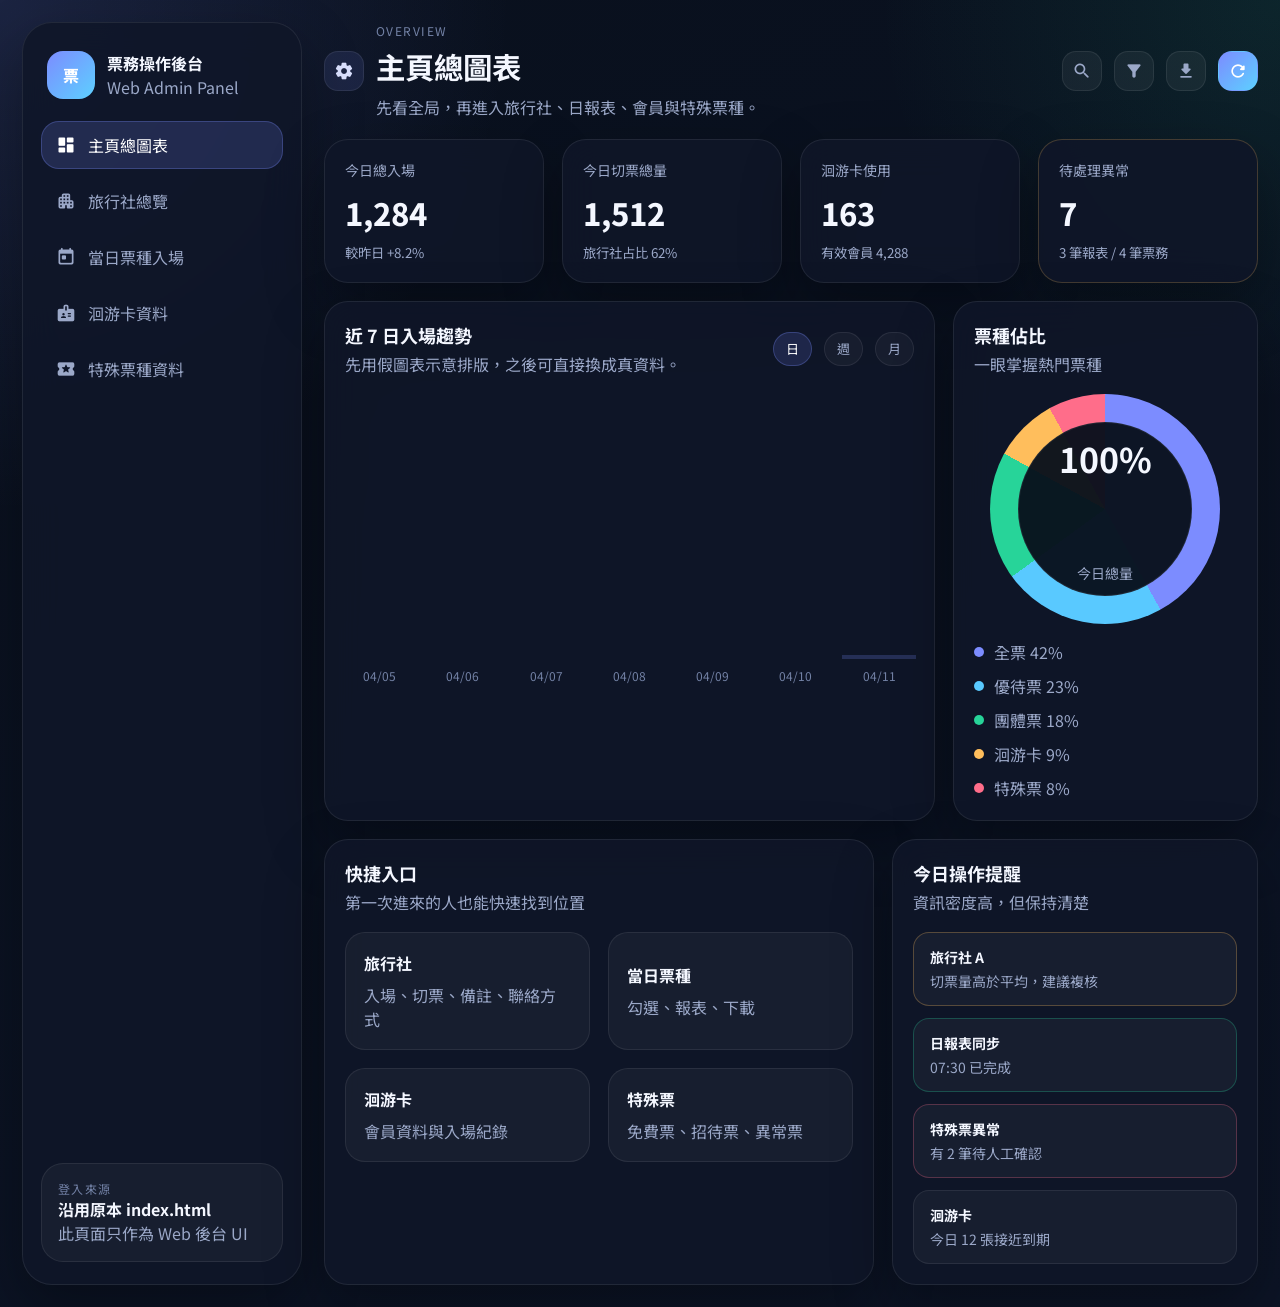
==== Web.html @ 220d2e68 "Add files via upload" ====
<!DOCTYPE html>
<html lang="zh-Hant">
<head>
  <meta charset="UTF-8" />
  <meta name="viewport" content="width=device-width, initial-scale=1.0" />
  <title>票務系統後台</title>
  <link rel="preconnect" href="https://fonts.googleapis.com">
  <link rel="preconnect" href="https://fonts.gstatic.com" crossorigin>
  <link href="https://fonts.googleapis.com/css2?family=Noto+Sans+TC:wght@400;500;700;800&family=Material+Icons+Round&display=swap" rel="stylesheet">
  <link rel="stylesheet" href="./Web.css" />
</head>
<body>
  <div class="admin-shell">
    <aside class="sidebar glass">
      <div class="sidebar-top">
        <div class="brand-mark">票</div>
        <div class="brand-copy">
          <strong>票務操作後台</strong>
          <span>Web Admin Panel</span>
        </div>
      </div>

      <nav class="sidebar-nav" aria-label="後台主選單">
        <button class="nav-item active" data-view-target="dashboard" title="主頁總圖表">
          <span class="material-icons-round">dashboard</span>
          <span>主頁總圖表</span>
        </button>
        <button class="nav-item" data-view-target="agencies" title="旅行社總覽">
          <span class="material-icons-round">apartment</span>
          <span>旅行社總覽</span>
        </button>
        <button class="nav-item" data-view-target="daily" title="當日票種入場">
          <span class="material-icons-round">today</span>
          <span>當日票種入場</span>
        </button>
        <button class="nav-item" data-view-target="membership" title="洄游卡資料">
          <span class="material-icons-round">badge</span>
          <span>洄游卡資料</span>
        </button>
        <button class="nav-item" data-view-target="special" title="特殊票種資料">
          <span class="material-icons-round">local_activity</span>
          <span>特殊票種資料</span>
        </button>
      </nav>

      <div class="sidebar-foot glass-soft">
        <div class="small-label">登入來源</div>
        <strong>沿用原本 index.html</strong>
        <span>此頁面只作為 Web 後台 UI</span>
      </div>
    </aside>

    <main class="main-shell">
      <div class="mobile-nav glass">
        <button class="nav-item active" data-view-target="dashboard" title="主頁總圖表">
          <span class="material-icons-round">dashboard</span>
        </button>
        <button class="nav-item" data-view-target="agencies" title="旅行社總覽">
          <span class="material-icons-round">apartment</span>
        </button>
        <button class="nav-item" data-view-target="daily" title="當日票種入場">
          <span class="material-icons-round">today</span>
        </button>
        <button class="nav-item" data-view-target="membership" title="洄游卡資料">
          <span class="material-icons-round">badge</span>
        </button>
        <button class="nav-item" data-view-target="special" title="特殊票種資料">
          <span class="material-icons-round">local_activity</span>
        </button>
      </div>

      <section class="page-view active" data-view="dashboard">
        <header class="page-head">
          <div class="page-head-left">
            <button class="icon-btn subtle" title="主頁設定" aria-label="主頁設定">
              <span class="material-icons-round">settings</span>
            </button>
            <div>
              <div class="eyebrow">OVERVIEW</div>
              <h1>主頁總圖表</h1>
              <p>先看全局，再進入旅行社、日報表、會員與特殊票種。</p>
            </div>
          </div>
          <div class="page-actions">
            <button class="icon-btn" title="搜尋"><span class="material-icons-round">search</span></button>
            <button class="icon-btn" title="篩選"><span class="material-icons-round">filter_alt</span></button>
            <button class="icon-btn" title="下載總覽"><span class="material-icons-round">download</span></button>
            <button class="icon-btn primary" title="重新整理"><span class="material-icons-round">refresh</span></button>
          </div>
        </header>

        <section class="stats-grid four">
          <article class="metric-card glass"><span>今日總入場</span><strong>1,284</strong><small>較昨日 +8.2%</small></article>
          <article class="metric-card glass"><span>今日切票總量</span><strong>1,512</strong><small>旅行社占比 62%</small></article>
          <article class="metric-card glass"><span>洄游卡使用</span><strong>163</strong><small>有效會員 4,288</small></article>
          <article class="metric-card glass accent-warn"><span>待處理異常</span><strong>7</strong><small>3 筆報表 / 4 筆票務</small></article>
        </section>

        <section class="content-grid two-one">
          <article class="panel glass">
            <div class="panel-head">
              <div>
                <div class="panel-title">近 7 日入場趨勢</div>
                <div class="panel-sub">先用假圖表示意排版，之後可直接換成真資料。</div>
              </div>
              <div class="segment-wrap">
                <button class="chip active">日</button>
                <button class="chip">週</button>
                <button class="chip">月</button>
              </div>
            </div>
            <div class="fake-chart bars-chart">
              <div class="bar-col"><span>04/05</span><i style="height:46%"></i></div>
              <div class="bar-col"><span>04/06</span><i style="height:58%"></i></div>
              <div class="bar-col"><span>04/07</span><i style="height:71%"></i></div>
              <div class="bar-col"><span>04/08</span><i style="height:62%"></i></div>
              <div class="bar-col"><span>04/09</span><i style="height:84%"></i></div>
              <div class="bar-col"><span>04/10</span><i style="height:78%"></i></div>
              <div class="bar-col active"><span>04/11</span><i style="height:92%"></i></div>
            </div>
          </article>

          <article class="panel glass">
            <div class="panel-head">
              <div>
                <div class="panel-title">票種佔比</div>
                <div class="panel-sub">一眼掌握熱門票種</div>
              </div>
            </div>
            <div class="donut-mock"><div class="donut-center"><strong>100%</strong><span>今日總量</span></div></div>
            <div class="legend-list compact">
              <div><b></b> 全票 42%</div>
              <div><b></b> 優待票 23%</div>
              <div><b></b> 團體票 18%</div>
              <div><b></b> 洄游卡 9%</div>
              <div><b></b> 特殊票 8%</div>
            </div>
          </article>
        </section>

        <section class="content-grid one-two">
          <article class="panel glass">
            <div class="panel-head">
              <div>
                <div class="panel-title">快捷入口</div>
                <div class="panel-sub">第一次進來的人也能快速找到位置</div>
              </div>
            </div>
            <div class="quick-grid">
              <button class="quick-card" data-view-target="agencies"><strong>旅行社</strong><span>入場、切票、備註、聯絡方式</span></button>
              <button class="quick-card" data-view-target="daily"><strong>當日票種</strong><span>勾選、報表、下載</span></button>
              <button class="quick-card" data-view-target="membership"><strong>洄游卡</strong><span>會員資料與入場紀錄</span></button>
              <button class="quick-card" data-view-target="special"><strong>特殊票</strong><span>免費票、招待票、異常票</span></button>
            </div>
          </article>

          <article class="panel glass">
            <div class="panel-head">
              <div>
                <div class="panel-title">今日操作提醒</div>
                <div class="panel-sub">資訊密度高，但保持清楚</div>
              </div>
            </div>
            <div class="notice-list">
              <div class="notice-row warn"><strong>旅行社 A</strong><span>切票量高於平均，建議複核</span></div>
              <div class="notice-row ok"><strong>日報表同步</strong><span>07:30 已完成</span></div>
              <div class="notice-row danger"><strong>特殊票異常</strong><span>有 2 筆待人工確認</span></div>
              <div class="notice-row"><strong>洄游卡</strong><span>今日 12 張接近到期</span></div>
            </div>
          </article>
        </section>
      </section>

      <section class="page-view" data-view="agencies">
        <header class="page-head">
          <div class="page-head-left">
            <button class="icon-btn subtle" title="旅行社頁設定" aria-label="旅行社頁設定">
              <span class="material-icons-round">settings</span>
            </button>
            <div>
              <div class="eyebrow">AGENCY</div>
              <h1>旅行社總覽</h1>
              <p>所有旅行社、入場量、切票量、聯絡方式、備註集中在同一頁。</p>
            </div>
          </div>
          <div class="page-actions">
            <button class="icon-btn" title="搜尋旅行社"><span class="material-icons-round">search</span></button>
            <button class="icon-btn" title="篩選"><span class="material-icons-round">filter_alt</span></button>
            <button class="icon-btn" title="新增旅行社"><span class="material-icons-round">person_add</span></button>
            <button class="icon-btn primary" title="下載清單"><span class="material-icons-round">download</span></button>
          </div>
        </header>

        <section class="toolbar glass-soft">
          <div class="toolbar-left">
            <input type="text" placeholder="搜尋旅行社、聯絡人、電話、備註..." />
          </div>
          <div class="toolbar-right">
            <button class="chip active">全部</button>
            <button class="chip">高流量</button>
            <button class="chip">需關注</button>
            <button class="chip">本月新增</button>
          </div>
        </section>

        <section class="panel glass table-panel">
          <div class="panel-head">
            <div>
              <div class="panel-title">旅行社資料總表</div>
              <div class="panel-sub">之後可直接接你的 Google Sheet / GAS 資料</div>
            </div>
          </div>
          <div class="table-wrap">
            <table>
              <thead>
                <tr>
                  <th>旅行社</th>
                  <th>今日入場</th>
                  <th>本月切票</th>
                  <th>剩餘票數</th>
                  <th>聯絡方式</th>
                  <th>備註</th>
                  <th>狀態</th>
                </tr>
              </thead>
              <tbody>
                <tr>
                  <td>海風旅遊</td>
                  <td>83</td>
                  <td>1,420</td>
                  <td>228</td>
                  <td>王小姐 / 0912-345-678</td>
                  <td>常有臨時追加，需保留彈性</td>
                  <td><span class="tag ok">穩定</span></td>
                </tr>
                <tr>
                  <td>藍海假期</td>
                  <td>51</td>
                  <td>1,180</td>
                  <td>74</td>
                  <td>陳先生 / 0988-111-222</td>
                  <td>票量偏低，可能需補票</td>
                  <td><span class="tag warn">注意</span></td>
                </tr>
                <tr>
                  <td>離島玩家</td>
                  <td>129</td>
                  <td>2,060</td>
                  <td>420</td>
                  <td>許小姐 / 0933-456-999</td>
                  <td>團客多，需注意尖峰時段</td>
                  <td><span class="tag ok">穩定</span></td>
                </tr>
                <tr>
                  <td>鯨魚旅行社</td>
                  <td>19</td>
                  <td>320</td>
                  <td>16</td>
                  <td>林先生 / 0966-565-232</td>
                  <td>聯絡資訊待更新</td>
                  <td><span class="tag danger">缺資料</span></td>
                </tr>
              </tbody>
            </table>
          </div>
        </section>
      </section>

      <section class="page-view" data-view="daily">
        <header class="page-head">
          <div class="page-head-left">
            <button class="icon-btn subtle" title="當日票種設定" aria-label="當日票種設定">
              <span class="material-icons-round">settings</span>
            </button>
            <div>
              <div class="eyebrow">DAILY REPORT</div>
              <h1>當日票種入場</h1>
              <p>不同票種入場狀況、勾選、報表連結與下載集中在此。</p>
            </div>
          </div>
          <div class="page-actions">
            <button class="icon-btn" title="搜尋"><span class="material-icons-round">search</span></button>
            <button class="icon-btn" title="篩選"><span class="material-icons-round">filter_alt</span></button>
            <button class="icon-btn" title="開啟報表"><span class="material-icons-round">link</span></button>
            <button class="icon-btn primary" title="下載全部"><span class="material-icons-round">download</span></button>
          </div>
        </header>

        <section class="ticket-card-grid">
          <article class="ticket-work-card glass">
            <div class="ticket-work-top">
              <label class="check-wrap"><input type="checkbox" checked /><span>全票</span></label>
              <span class="tag ok">正常</span>
            </div>
            <div class="ticket-numbers"><strong>642</strong><span>今日入場</span></div>
            <div class="mini-meta">報表連結：已建立</div>
            <div class="card-actions-row">
              <button class="icon-btn" title="查看報表"><span class="material-icons-round">description</span></button>
              <button class="icon-btn" title="開啟連結"><span class="material-icons-round">open_in_new</span></button>
              <button class="icon-btn" title="下載"><span class="material-icons-round">download</span></button>
            </div>
          </article>

          <article class="ticket-work-card glass">
            <div class="ticket-work-top">
              <label class="check-wrap"><input type="checkbox" checked /><span>優待票</span></label>
              <span class="tag ok">正常</span>
            </div>
            <div class="ticket-numbers"><strong>311</strong><span>今日入場</span></div>
            <div class="mini-meta">報表連結：已建立</div>
            <div class="card-actions-row">
              <button class="icon-btn" title="查看報表"><span class="material-icons-round">description</span></button>
              <button class="icon-btn" title="開啟連結"><span class="material-icons-round">open_in_new</span></button>
              <button class="icon-btn" title="下載"><span class="material-icons-round">download</span></button>
            </div>
          </article>

          <article class="ticket-work-card glass">
            <div class="ticket-work-top">
              <label class="check-wrap"><input type="checkbox" /><span>團體票</span></label>
              <span class="tag warn">待確認</span>
            </div>
            <div class="ticket-numbers"><strong>216</strong><span>今日入場</span></div>
            <div class="mini-meta">報表連結：尚未掛載</div>
            <div class="card-actions-row">
              <button class="icon-btn" title="查看報表"><span class="material-icons-round">description</span></button>
              <button class="icon-btn" title="開啟連結"><span class="material-icons-round">open_in_new</span></button>
              <button class="icon-btn" title="下載"><span class="material-icons-round">download</span></button>
            </div>
          </article>

          <article class="ticket-work-card glass">
            <div class="ticket-work-top">
              <label class="check-wrap"><input type="checkbox" checked /><span>洄游卡</span></label>
              <span class="tag ok">正常</span>
            </div>
            <div class="ticket-numbers"><strong>163</strong><span>今日入場</span></div>
            <div class="mini-meta">報表連結：已建立</div>
            <div class="card-actions-row">
              <button class="icon-btn" title="查看報表"><span class="material-icons-round">description</span></button>
              <button class="icon-btn" title="開啟連結"><span class="material-icons-round">open_in_new</span></button>
              <button class="icon-btn" title="下載"><span class="material-icons-round">download</span></button>
            </div>
          </article>
        </section>
      </section>

      <section class="page-view" data-view="membership">
        <header class="page-head">
          <div class="page-head-left">
            <button class="icon-btn subtle" title="洄游卡設定" aria-label="洄游卡設定">
              <span class="material-icons-round">settings</span>
            </button>
            <div>
              <div class="eyebrow">MEMBERSHIP</div>
              <h1>洄游卡資料</h1>
              <p>會員總量、使用次數、效期、最近入場資料可在同頁查看。</p>
            </div>
          </div>
          <div class="page-actions">
            <button class="icon-btn" title="搜尋會員"><span class="material-icons-round">search</span></button>
            <button class="icon-btn" title="篩選"><span class="material-icons-round">filter_alt</span></button>
            <button class="icon-btn" title="新增會員"><span class="material-icons-round">person_add</span></button>
            <button class="icon-btn primary" title="下載會員"><span class="material-icons-round">download</span></button>
          </div>
        </header>

        <section class="stats-grid three">
          <article class="metric-card glass"><span>有效會員</span><strong>4,288</strong><small>本月新增 86 位</small></article>
          <article class="metric-card glass"><span>今日使用</span><strong>163</strong><small>高峰時段 14:00</small></article>
          <article class="metric-card glass accent-warn"><span>即將到期</span><strong>12</strong><small>7 日內到期</small></article>
        </section>

        <section class="panel glass table-panel">
          <div class="panel-head">
            <div>
              <div class="panel-title">會員最近紀錄</div>
              <div class="panel-sub">這裡可以之後加上搜尋條件與詳細頁連結</div>
            </div>
          </div>
          <div class="table-wrap">
            <table>
              <thead>
                <tr>
                  <th>卡號</th>
                  <th>姓名</th>
                  <th>方案</th>
                  <th>最近入場</th>
                  <th>效期</th>
                  <th>狀態</th>
                </tr>
              </thead>
              <tbody>
                <tr><td>HY-001288</td><td>王小明</td><td>年卡</td><td>2026-04-11 14:08</td><td>2026-08-20</td><td><span class="tag ok">有效</span></td></tr>
                <tr><td>HY-001532</td><td>陳小安</td><td>雙人卡</td><td>2026-04-11 15:12</td><td>2026-04-18</td><td><span class="tag warn">快到期</span></td></tr>
                <tr><td>HY-001890</td><td>林美惠</td><td>家庭卡</td><td>2026-04-10 13:22</td><td>2026-11-02</td><td><span class="tag ok">有效</span></td></tr>
                <tr><td>HY-000932</td><td>郭先生</td><td>年卡</td><td>2026-03-29 11:01</td><td>2026-04-09</td><td><span class="tag danger">已過期</span></td></tr>
              </tbody>
            </table>
          </div>
        </section>
      </section>

      <section class="page-view" data-view="special">
        <header class="page-head">
          <div class="page-head-left">
            <button class="icon-btn subtle" title="特殊票設定" aria-label="特殊票設定">
              <span class="material-icons-round">settings</span>
            </button>
            <div>
              <div class="eyebrow">SPECIAL TICKETS</div>
              <h1>特殊票種資料</h1>
              <p>免費票、招待票、公關票、異常票的紀錄與狀態整合。</p>
            </div>
          </div>
          <div class="page-actions">
            <button class="icon-btn" title="搜尋"><span class="material-icons-round">search</span></button>
            <button class="icon-btn" title="篩選"><span class="material-icons-round">filter_alt</span></button>
            <button class="icon-btn" title="異常提醒"><span class="material-icons-round">notification_important</span></button>
            <button class="icon-btn primary" title="下載特殊票資料"><span class="material-icons-round">download</span></button>
          </div>
        </header>

        <section class="special-grid">
          <article class="special-card glass danger-border">
            <div class="special-top"><strong>招待票</strong><span class="tag danger">需複核</span></div>
            <p>今日共 18 張，其中 2 張來源備註不足。</p>
            <div class="special-meta">最近異常：2026-04-11 13:42</div>
          </article>
          <article class="special-card glass">
            <div class="special-top"><strong>免費票</strong><span class="tag ok">正常</span></div>
            <p>今日共 42 張，主要來自未滿 6 歲兒童。</p>
            <div class="special-meta">最近更新：2026-04-11 16:10</div>
          </article>
          <article class="special-card glass accent-warn">
            <div class="special-top"><strong>合作票</strong><span class="tag warn">待確認</span></div>
            <p>有 3 筆合作來源尚未填完整備註。</p>
            <div class="special-meta">最近更新：2026-04-11 15:48</div>
          </article>
        </section>

        <section class="panel glass table-panel">
          <div class="panel-head">
            <div>
              <div class="panel-title">特殊票明細</div>
              <div class="panel-sub">未來可加入指向原始報表、核銷紀錄與處理流程</div>
            </div>
          </div>
          <div class="table-wrap">
            <table>
              <thead>
                <tr>
                  <th>時間</th>
                  <th>票種</th>
                  <th>數量</th>
                  <th>來源</th>
                  <th>備註</th>
                  <th>狀態</th>
                </tr>
              </thead>
              <tbody>
                <tr><td>09:12</td><td>免費票</td><td>12</td><td>親子入場</td><td>未滿 6 歲</td><td><span class="tag ok">正常</span></td></tr>
                <tr><td>11:48</td><td>招待票</td><td>4</td><td>合作單位</td><td>備註不足，待補</td><td><span class="tag warn">待確認</span></td></tr>
                <tr><td>13:42</td><td>招待票</td><td>2</td><td>未知</td><td>來源未填</td><td><span class="tag danger">異常</span></td></tr>
                <tr><td>15:05</td><td>合作票</td><td>6</td><td>旅遊活動</td><td>等活動單位補件</td><td><span class="tag warn">待確認</span></td></tr>
              </tbody>
            </table>
          </div>
        </section>
      </section>
    </main>
  </div>

  <script src="./Web.js"></script>
</body>
</html>
---- Web.css ----
:root {
  --bg: #09101d;
  --bg-2: #0c1426;
  --panel: rgba(15, 22, 40, 0.88);
  --panel-soft: rgba(255,255,255,.04);
  --line: rgba(255,255,255,.08);
  --line-strong: rgba(255,255,255,.14);
  --text: #f4f7ff;
  --text-soft: #9ba8c8;
  --text-dim: #7382a6;
  --primary: #7c8cff;
  --primary-2: #5dd0ff;
  --ok: #27d499;
  --warn: #ffbe5c;
  --danger: #ff6d8a;
  --radius: 24px;
  --radius-sm: 16px;
  --shadow: 0 24px 60px rgba(0,0,0,.32);
}

* { box-sizing: border-box; }
html, body {
  margin: 0;
  min-height: 100%;
  background:
    radial-gradient(circle at top left, rgba(124,140,255,.16), transparent 28%),
    radial-gradient(circle at top right, rgba(39,212,153,.1), transparent 22%),
    linear-gradient(160deg, var(--bg), var(--bg-2));
  color: var(--text);
  font-family: "Noto Sans TC", sans-serif;
}

a, button { color: inherit; }
button, input { font: inherit; }
button {
  border: 0;
  background: none;
  cursor: pointer;
}
input[type="text"] {
  width: 100%;
  border: 1px solid var(--line);
  background: rgba(255,255,255,.04);
  color: var(--text);
  border-radius: 16px;
  padding: 14px 16px;
  outline: none;
}
input::placeholder { color: var(--text-dim); }
input:focus {
  border-color: rgba(124,140,255,.46);
  box-shadow: 0 0 0 4px rgba(124,140,255,.12);
}

.glass {
  background: var(--panel);
  border: 1px solid var(--line);
  box-shadow: var(--shadow);
  backdrop-filter: blur(18px);
}
.glass-soft {
  background: var(--panel-soft);
  border: 1px solid var(--line);
}

.admin-shell {
  min-height: 100vh;
  display: grid;
  grid-template-columns: 280px 1fr;
  gap: 22px;
  padding: 22px;
}

.sidebar {
  border-radius: 30px;
  padding: 22px 18px;
  display: flex;
  flex-direction: column;
  gap: 18px;
}
.sidebar-top {
  display: flex;
  align-items: center;
  gap: 12px;
  padding: 6px 6px 4px;
}
.brand-mark {
  width: 48px;
  height: 48px;
  border-radius: 16px;
  display: grid;
  place-items: center;
  font-weight: 800;
  color: #fff;
  background: linear-gradient(135deg, var(--primary), var(--primary-2));
}
.brand-copy strong,
.sidebar-foot strong { display: block; }
.brand-copy span,
.sidebar-foot span,
.page-head p,
.panel-sub,
.metric-card small,
.mini-meta,
.special-meta { color: var(--text-soft); }

.sidebar-nav,
.mobile-nav {
  display: grid;
  gap: 8px;
}
.nav-item {
  width: 100%;
  border-radius: 18px;
  display: flex;
  align-items: center;
  gap: 12px;
  min-height: 48px;
  padding: 0 14px;
  color: var(--text-soft);
  border: 1px solid transparent;
  transition: .16s ease;
}
.nav-item:hover {
  background: rgba(255,255,255,.05);
  color: var(--text);
  border-color: var(--line);
}
.nav-item.active {
  background: rgba(124,140,255,.18);
  color: #fff;
  border-color: rgba(124,140,255,.28);
}
.nav-item .material-icons-round {
  font-size: 20px;
  flex: 0 0 auto;
}
.sidebar-foot {
  margin-top: auto;
  border-radius: 22px;
  padding: 16px;
}

.main-shell {
  min-width: 0;
  display: flex;
  flex-direction: column;
  gap: 18px;
}
.mobile-nav {
  display: none;
  grid-template-columns: repeat(5, 1fr);
  padding: 8px;
  border-radius: 22px;
}
.mobile-nav .nav-item {
  justify-content: center;
  padding: 0;
  min-height: 44px;
}
.mobile-nav .nav-item span:last-child { display: none; }

.page-view {
  display: none;
  gap: 18px;
}
.page-view.active {
  display: grid;
}

.page-head,
.page-head-left,
.page-actions,
.panel-head,
.segment-wrap,
.ticket-work-top,
.card-actions-row,
.special-top,
.toolbar,
.toolbar-left,
.toolbar-right,
.check-wrap {
  display: flex;
  align-items: center;
  gap: 12px;
}
.page-head {
  justify-content: space-between;
}
.page-head-left {
  min-width: 0;
}
.page-head h1 {
  margin: 6px 0 8px;
  font-size: clamp(1.7rem, 2.3vw, 2.3rem);
}
.page-head p {
  margin: 0;
  line-height: 1.6;
}
.eyebrow,
.small-label {
  font-size: 12px;
  letter-spacing: .12em;
  text-transform: uppercase;
  color: var(--text-dim);
}

.page-actions {
  flex-wrap: wrap;
  justify-content: flex-end;
}
.icon-btn {
  width: 40px;
  height: 40px;
  border-radius: 14px;
  display: inline-flex;
  align-items: center;
  justify-content: center;
  background: rgba(255,255,255,.05);
  border: 1px solid var(--line);
  color: var(--text-soft);
  transition: .16s ease;
}
.icon-btn:hover {
  transform: translateY(-1px);
  color: #fff;
  border-color: var(--line-strong);
  background: rgba(255,255,255,.08);
}
.icon-btn.primary {
  background: linear-gradient(135deg, var(--primary), var(--primary-2));
  color: white;
  border-color: transparent;
}
.icon-btn.subtle {
  background: rgba(124,140,255,.12);
  color: #dbe1ff;
}
.icon-btn .material-icons-round { font-size: 20px; }

.stats-grid,
.content-grid,
.ticket-card-grid,
.special-grid,
.quick-grid {
  display: grid;
  gap: 18px;
}
.stats-grid.four { grid-template-columns: repeat(4, minmax(0, 1fr)); }
.stats-grid.three { grid-template-columns: repeat(3, minmax(0, 1fr)); }
.content-grid.two-one { grid-template-columns: 2fr 1fr; }
.content-grid.one-two { grid-template-columns: 1.2fr .8fr; }
.ticket-card-grid { grid-template-columns: repeat(4, minmax(0, 1fr)); }
.special-grid { grid-template-columns: repeat(3, minmax(0, 1fr)); }
.quick-grid { grid-template-columns: repeat(2, minmax(0, 1fr)); }

.metric-card,
.panel,
.ticket-work-card,
.special-card {
  border-radius: 24px;
  padding: 20px;
}
.metric-card span {
  display: block;
  font-size: 14px;
  color: var(--text-soft);
}
.metric-card strong,
.ticket-numbers strong {
  display: block;
  margin-top: 10px;
  font-size: clamp(1.8rem, 2.4vw, 2.4rem);
  font-weight: 800;
}
.metric-card small {
  display: block;
  margin-top: 8px;
}
.accent-warn { border-color: rgba(255,190,92,.22); }
.danger-border { border-color: rgba(255,109,138,.28); }

.panel-head {
  justify-content: space-between;
  margin-bottom: 18px;
}
.panel-title {
  font-size: 18px;
  font-weight: 700;
}
.panel-sub { margin-top: 4px; }

.chip {
  min-height: 34px;
  padding: 0 12px;
  border-radius: 999px;
  border: 1px solid var(--line);
  background: rgba(255,255,255,.04);
  color: var(--text-soft);
  font-size: 13px;
}
.chip.active {
  background: rgba(124,140,255,.16);
  color: #fff;
  border-color: rgba(124,140,255,.28);
}

.fake-chart.bars-chart {
  min-height: 290px;
  display: grid;
  grid-template-columns: repeat(7, 1fr);
  align-items: end;
  gap: 14px;
  padding-top: 18px;
}
.bar-col {
  min-width: 0;
  display: flex;
  flex-direction: column-reverse;
  align-items: center;
  gap: 10px;
}
.bar-col span {
  font-size: 12px;
  color: var(--text-dim);
}
.bar-col i {
  display: block;
  width: 100%;
  min-width: 24px;
  border-radius: 16px 16px 10px 10px;
  background: linear-gradient(180deg, rgba(124,140,255,.95), rgba(93,208,255,.6));
}
.bar-col.active i { box-shadow: 0 0 0 2px rgba(124,140,255,.22); }

.donut-mock {
  width: 230px;
  height: 230px;
  margin: 8px auto 16px;
  border-radius: 50%;
  position: relative;
  background: conic-gradient(var(--primary) 0 42%, #59c9ff 42% 65%, var(--ok) 65% 83%, var(--warn) 83% 92%, var(--danger) 92% 100%);
}
.donut-mock::after {
  content: "";
  position: absolute;
  inset: 28px;
  border-radius: 50%;
  background: rgba(9,16,29,.96);
  border: 1px solid var(--line);
}
.donut-center {
  position: absolute;
  inset: 0;
  display: grid;
  place-items: center;
  text-align: center;
  z-index: 1;
}
.donut-center strong { font-size: 34px; }
.donut-center span { color: var(--text-soft); font-size: 14px; }
.legend-list { display: grid; gap: 10px; }
.legend-list div {
  display: flex;
  align-items: center;
  gap: 10px;
  color: var(--text-soft);
}
.legend-list b {
  width: 10px;
  height: 10px;
  border-radius: 50%;
  background: var(--primary);
}
.legend-list div:nth-child(2) b { background: #59c9ff; }
.legend-list div:nth-child(3) b { background: var(--ok); }
.legend-list div:nth-child(4) b { background: var(--warn); }
.legend-list div:nth-child(5) b { background: var(--danger); }

.notice-list { display: grid; gap: 12px; }
.notice-row {
  display: flex;
  flex-direction: column;
  gap: 4px;
  padding: 14px 16px;
  border-radius: 16px;
  background: rgba(255,255,255,.04);
  border: 1px solid var(--line);
}
.notice-row strong { font-size: 14px; }
.notice-row span { color: var(--text-soft); font-size: 14px; }
.notice-row.ok { border-color: rgba(39,212,153,.28); }
.notice-row.warn { border-color: rgba(255,190,92,.28); }
.notice-row.danger { border-color: rgba(255,109,138,.28); }

.quick-card {
  text-align: left;
  border-radius: 20px;
  padding: 18px;
  background: rgba(255,255,255,.04);
  border: 1px solid var(--line);
  transition: .16s ease;
}
.quick-card:hover {
  transform: translateY(-1px);
  background: rgba(124,140,255,.09);
  border-color: rgba(124,140,255,.22);
}
.quick-card strong,
.quick-card span { display: block; }
.quick-card span { margin-top: 8px; color: var(--text-soft); line-height: 1.5; }

.toolbar {
  justify-content: space-between;
  flex-wrap: wrap;
  padding: 14px;
  border-radius: 22px;
}
.toolbar-left { flex: 1 1 320px; }
.toolbar-right { flex-wrap: wrap; justify-content: flex-end; }

.table-panel { overflow: hidden; }
.table-wrap {
  overflow: auto;
  border-radius: 18px;
  border: 1px solid var(--line);
}
.table-wrap table {
  width: 100%;
  min-width: 900px;
  border-collapse: collapse;
  background: rgba(255,255,255,.02);
}
.table-wrap th,
.table-wrap td {
  padding: 14px 16px;
  text-align: left;
  border-bottom: 1px solid var(--line);
  font-size: 14px;
}
.table-wrap thead th {
  font-size: 12px;
  letter-spacing: .08em;
  text-transform: uppercase;
  color: var(--text-dim);
  background: rgba(255,255,255,.03);
}
.table-wrap tbody tr:hover { background: rgba(255,255,255,.03); }

.tag {
  display: inline-flex;
  align-items: center;
  min-height: 26px;
  padding: 0 10px;
  border-radius: 999px;
  font-size: 12px;
  border: 1px solid transparent;
}
.tag.ok { color: var(--ok); background: rgba(39,212,153,.12); border-color: rgba(39,212,153,.2); }
.tag.warn { color: var(--warn); background: rgba(255,190,92,.12); border-color: rgba(255,190,92,.2); }
.tag.danger { color: var(--danger); background: rgba(255,109,138,.12); border-color: rgba(255,109,138,.22); }

.ticket-work-card,
.special-card {
  display: grid;
  gap: 14px;
}
.ticket-work-top,
.special-top { justify-content: space-between; }
.check-wrap {
  gap: 10px;
  color: var(--text);
  font-weight: 700;
}
.check-wrap input {
  width: 18px;
  height: 18px;
  accent-color: var(--primary);
}
.ticket-numbers span { color: var(--text-soft); }
.card-actions-row { justify-content: flex-end; }

@media (max-width: 1200px) {
  .stats-grid.four,
  .ticket-card-grid,
  .special-grid { grid-template-columns: repeat(2, minmax(0,1fr)); }
  .content-grid.two-one,
  .content-grid.one-two { grid-template-columns: 1fr; }
}

@media (max-width: 900px) {
  .admin-shell {
    grid-template-columns: 1fr;
    padding: 14px;
  }
  .sidebar { display: none; }
  .mobile-nav { display: grid; }
  .page-head,
  .page-head-left { align-items: flex-start; }
  .page-head {
    flex-direction: column;
  }
  .page-actions {
    width: 100%;
    justify-content: flex-start;
  }
}

@media (max-width: 720px) {
  .stats-grid.four,
  .stats-grid.three,
  .ticket-card-grid,
  .special-grid,
  .quick-grid { grid-template-columns: 1fr; }
  .page-head h1 { font-size: 1.45rem; }
  .panel, .metric-card, .ticket-work-card, .special-card { padding: 16px; }
  .donut-mock { width: 200px; height: 200px; }
}
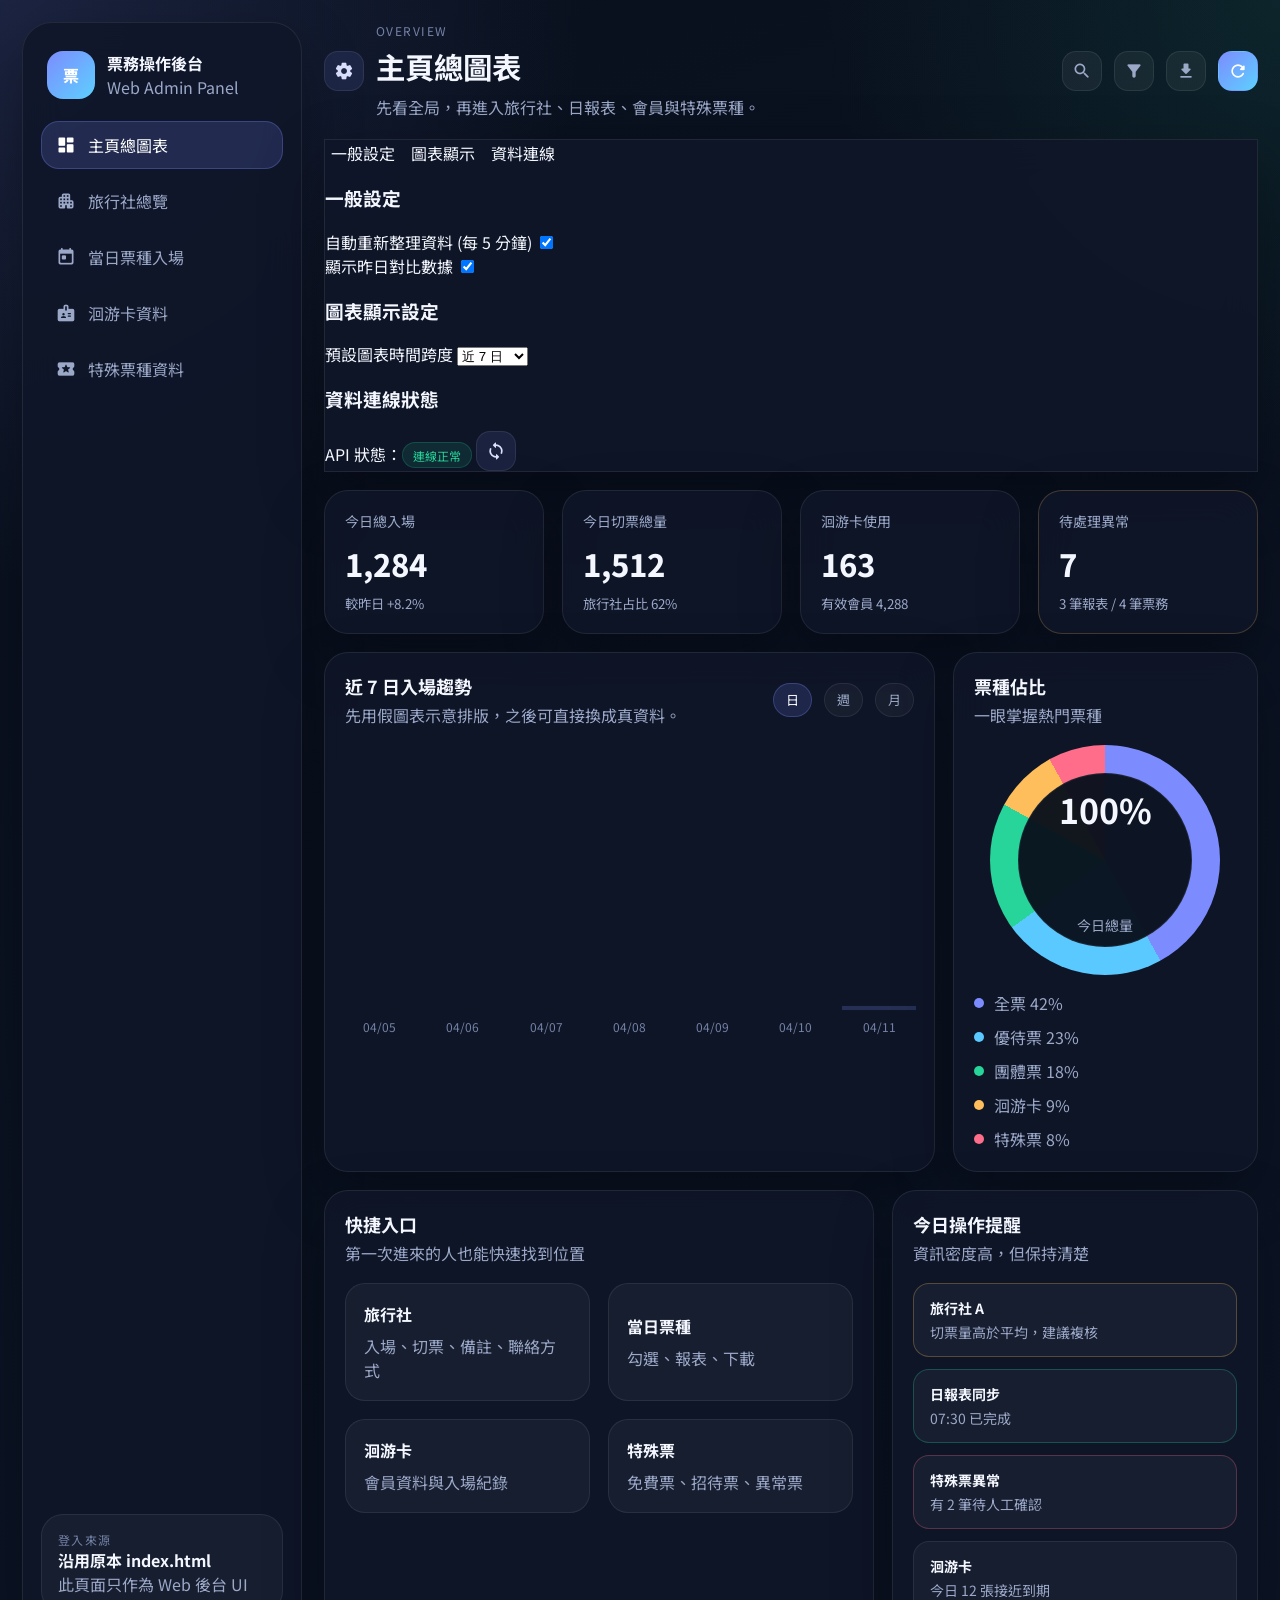
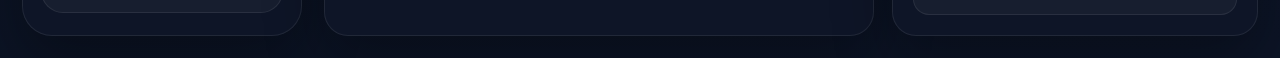
==== commit 0621334d: "Implement settings panels and update button classes Added settings panels for general, display, and " ====
--- a/Web.html
+++ b/Web.html
@@ -72,7 +72,7 @@
       <section class="page-view active" data-view="dashboard">
         <header class="page-head">
           <div class="page-head-left">
-            <button class="icon-btn subtle" title="主頁設定" aria-label="主頁設定">
+            <button class="icon-btn subtle setting-trigger" title="主頁設定" aria-label="主頁設定">
               <span class="material-icons-round">settings</span>
             </button>
             <div>
@@ -88,6 +88,45 @@
             <button class="icon-btn primary" title="重新整理"><span class="material-icons-round">refresh</span></button>
           </div>
         </header>
+
+        <div class="page-settings-panel glass">
+          <div class="settings-sidebar">
+            <button class="settings-tab active" data-setting-target="general">一般設定</button>
+            <button class="settings-tab" data-setting-target="display">圖表顯示</button>
+            <button class="settings-tab" data-setting-target="data">資料連線</button>
+          </div>
+          <div class="settings-body">
+            <div class="setting-section active" data-setting="general">
+              <h3>一般設定</h3>
+              <div class="setting-row">
+                <span>自動重新整理資料 (每 5 分鐘)</span>
+                <label class="toggle-switch"><input type="checkbox" checked><span class="slider"></span></label>
+              </div>
+              <div class="setting-row">
+                <span>顯示昨日對比數據</span>
+                <label class="toggle-switch"><input type="checkbox" checked><span class="slider"></span></label>
+              </div>
+            </div>
+            <div class="setting-section" data-setting="display">
+              <h3>圖表顯示設定</h3>
+              <div class="setting-row">
+                <span>預設圖表時間跨度</span>
+                <select class="glass-select">
+                  <option>近 7 日</option>
+                  <option>近 30 日</option>
+                  <option>本月份</option>
+                </select>
+              </div>
+            </div>
+            <div class="setting-section" data-setting="data">
+              <h3>資料連線狀態</h3>
+              <div class="setting-row">
+                <span>API 狀態：<span class="tag ok">連線正常</span></span>
+                <button class="icon-btn subtle"><span class="material-icons-round">sync</span></button>
+              </div>
+            </div>
+          </div>
+        </div>
 
         <section class="stats-grid four">
           <article class="metric-card glass"><span>今日總入場</span><strong>1,284</strong><small>較昨日 +8.2%</small></article>
@@ -174,7 +213,7 @@
       <section class="page-view" data-view="agencies">
         <header class="page-head">
           <div class="page-head-left">
-            <button class="icon-btn subtle" title="旅行社頁設定" aria-label="旅行社頁設定">
+            <button class="icon-btn subtle setting-trigger" title="旅行社頁設定" aria-label="旅行社頁設定">
               <span class="material-icons-round">settings</span>
             </button>
             <div>
@@ -190,6 +229,29 @@
             <button class="icon-btn primary" title="下載清單"><span class="material-icons-round">download</span></button>
           </div>
         </header>
+
+        <div class="page-settings-panel glass">
+          <div class="settings-sidebar">
+            <button class="settings-tab active" data-setting-target="filter">篩選預設</button>
+            <button class="settings-tab" data-setting-target="export">匯出設定</button>
+          </div>
+          <div class="settings-body">
+            <div class="setting-section active" data-setting="filter">
+              <h3>預設篩選與排序</h3>
+              <div class="setting-row">
+                <span>隱藏無餘票旅行社</span>
+                <label class="toggle-switch"><input type="checkbox"><span class="slider"></span></label>
+              </div>
+            </div>
+            <div class="setting-section" data-setting="export">
+              <h3>報表匯出</h3>
+              <div class="setting-row">
+                <span>匯出包含聯絡人資訊</span>
+                <label class="toggle-switch"><input type="checkbox" checked><span class="slider"></span></label>
+              </div>
+            </div>
+          </div>
+        </div>
 
         <section class="toolbar glass-soft">
           <div class="toolbar-left">
@@ -269,7 +331,7 @@
       <section class="page-view" data-view="daily">
         <header class="page-head">
           <div class="page-head-left">
-            <button class="icon-btn subtle" title="當日票種設定" aria-label="當日票種設定">
+            <button class="icon-btn subtle setting-trigger" title="當日票種設定" aria-label="當日票種設定">
               <span class="material-icons-round">settings</span>
             </button>
             <div>
@@ -285,6 +347,21 @@
             <button class="icon-btn primary" title="下載全部"><span class="material-icons-round">download</span></button>
           </div>
         </header>
+
+        <div class="page-settings-panel glass">
+          <div class="settings-sidebar">
+            <button class="settings-tab active" data-setting-target="sync">同步設定</button>
+          </div>
+          <div class="settings-body">
+            <div class="setting-section active" data-setting="sync">
+              <h3>自動同步 Google Sheet</h3>
+              <div class="setting-row">
+                <span>每日結算自動寫入報表</span>
+                <label class="toggle-switch"><input type="checkbox" checked><span class="slider"></span></label>
+              </div>
+            </div>
+          </div>
+        </div>
 
         <section class="ticket-card-grid">
           <article class="ticket-work-card glass">
@@ -348,7 +425,7 @@
       <section class="page-view" data-view="membership">
         <header class="page-head">
           <div class="page-head-left">
-            <button class="icon-btn subtle" title="洄游卡設定" aria-label="洄游卡設定">
+            <button class="icon-btn subtle setting-trigger" title="洄游卡設定" aria-label="洄游卡設定">
               <span class="material-icons-round">settings</span>
             </button>
             <div>
@@ -364,6 +441,21 @@
             <button class="icon-btn primary" title="下載會員"><span class="material-icons-round">download</span></button>
           </div>
         </header>
+
+        <div class="page-settings-panel glass">
+          <div class="settings-sidebar">
+            <button class="settings-tab active" data-setting-target="notify">通知設定</button>
+          </div>
+          <div class="settings-body">
+            <div class="setting-section active" data-setting="notify">
+              <h3>到期提醒</h3>
+              <div class="setting-row">
+                <span>自動高亮 7 日內到期會員</span>
+                <label class="toggle-switch"><input type="checkbox" checked><span class="slider"></span></label>
+              </div>
+            </div>
+          </div>
+        </div>
 
         <section class="stats-grid three">
           <article class="metric-card glass"><span>有效會員</span><strong>4,288</strong><small>本月新增 86 位</small></article>
@@ -404,7 +496,7 @@
       <section class="page-view" data-view="special">
         <header class="page-head">
           <div class="page-head-left">
-            <button class="icon-btn subtle" title="特殊票設定" aria-label="特殊票設定">
+            <button class="icon-btn subtle setting-trigger" title="特殊票設定" aria-label="特殊票設定">
               <span class="material-icons-round">settings</span>
             </button>
             <div>
@@ -420,6 +512,21 @@
             <button class="icon-btn primary" title="下載特殊票資料"><span class="material-icons-round">download</span></button>
           </div>
         </header>
+
+        <div class="page-settings-panel glass">
+          <div class="settings-sidebar">
+            <button class="settings-tab active" data-setting-target="audit">稽核設定</button>
+          </div>
+          <div class="settings-body">
+            <div class="setting-section active" data-setting="audit">
+              <h3>異常票稽核</h3>
+              <div class="setting-row">
+                <span>自動攔截無備註之招待票</span>
+                <label class="toggle-switch"><input type="checkbox" checked><span class="slider"></span></label>
+              </div>
+            </div>
+          </div>
+        </div>
 
         <section class="special-grid">
           <article class="special-card glass danger-border">
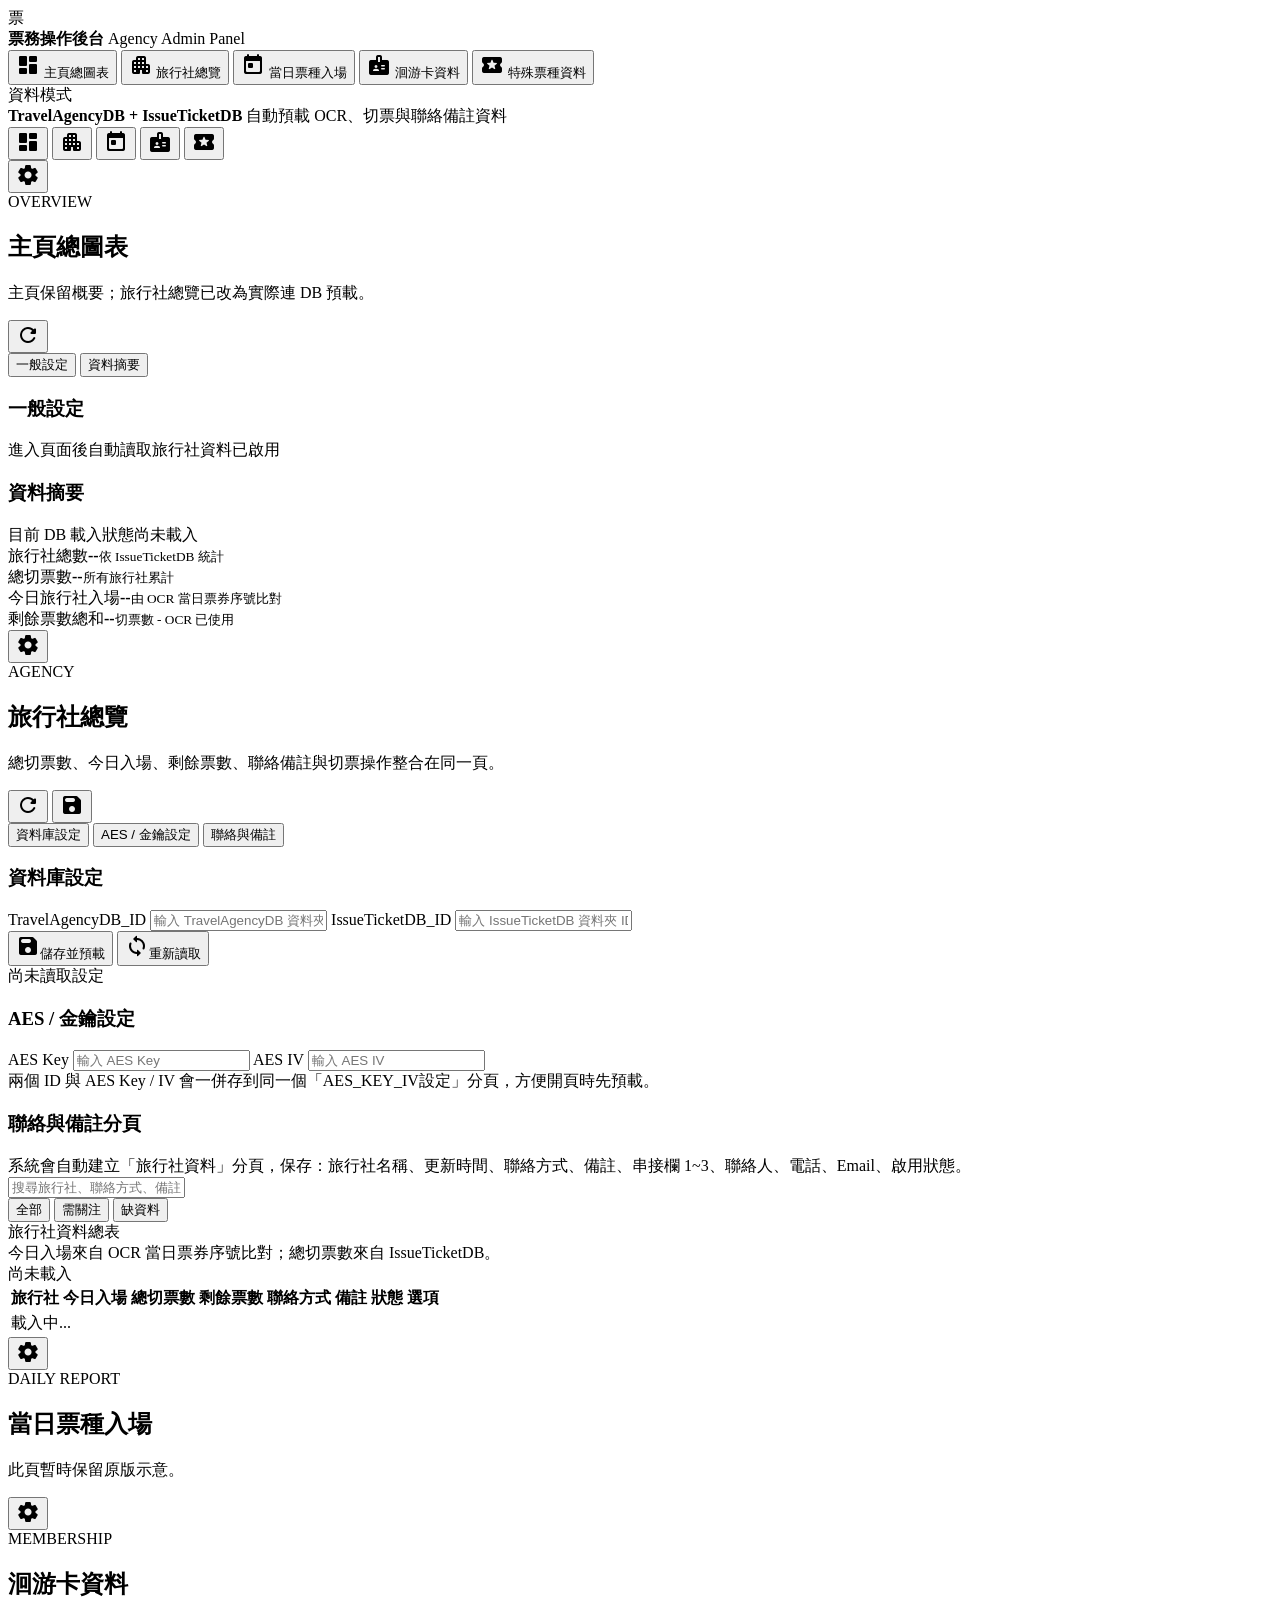
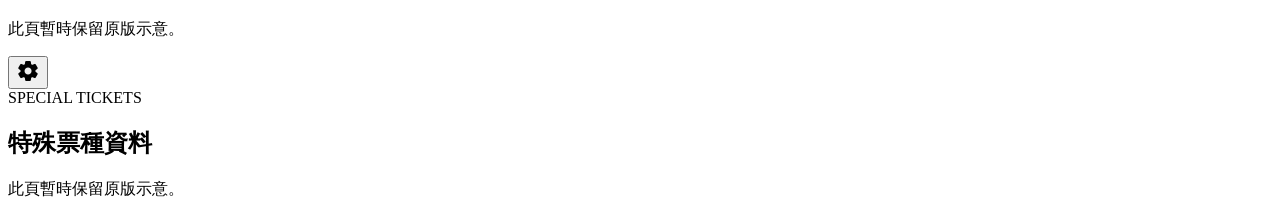
==== commit 23705444: "Update print statement from 'Hello' to 'Goodbye'" ====
--- a/Web.html
+++ b/Web.html
@@ -1,3 +1,4 @@
+
 <!DOCTYPE html>
 <html lang="zh-Hant">
 <head>
@@ -7,7 +8,7 @@
   <link rel="preconnect" href="https://fonts.googleapis.com">
   <link rel="preconnect" href="https://fonts.gstatic.com" crossorigin>
   <link href="https://fonts.googleapis.com/css2?family=Noto+Sans+TC:wght@400;500;700;800&family=Material+Icons+Round&display=swap" rel="stylesheet">
-  <link rel="stylesheet" href="./Web.css" />
+  <link rel="stylesheet" href="./004.css" />
 </head>
 <body>
   <div class="admin-shell">
@@ -16,7 +17,7 @@
         <div class="brand-mark">票</div>
         <div class="brand-copy">
           <strong>票務操作後台</strong>
-          <span>Web Admin Panel</span>
+          <span>Agency Admin Panel</span>
         </div>
       </div>
 
@@ -44,29 +45,19 @@
       </nav>
 
       <div class="sidebar-foot glass-soft">
-        <div class="small-label">登入來源</div>
-        <strong>沿用原本 index.html</strong>
-        <span>此頁面只作為 Web 後台 UI</span>
+        <div class="small-label">資料模式</div>
+        <strong>TravelAgencyDB + IssueTicketDB</strong>
+        <span>自動預載 OCR、切票與聯絡備註資料</span>
       </div>
     </aside>
 
     <main class="main-shell">
       <div class="mobile-nav glass">
-        <button class="nav-item active" data-view-target="dashboard" title="主頁總圖表">
-          <span class="material-icons-round">dashboard</span>
-        </button>
-        <button class="nav-item" data-view-target="agencies" title="旅行社總覽">
-          <span class="material-icons-round">apartment</span>
-        </button>
-        <button class="nav-item" data-view-target="daily" title="當日票種入場">
-          <span class="material-icons-round">today</span>
-        </button>
-        <button class="nav-item" data-view-target="membership" title="洄游卡資料">
-          <span class="material-icons-round">badge</span>
-        </button>
-        <button class="nav-item" data-view-target="special" title="特殊票種資料">
-          <span class="material-icons-round">local_activity</span>
-        </button>
+        <button class="nav-item active" data-view-target="dashboard" title="主頁總圖表"><span class="material-icons-round">dashboard</span></button>
+        <button class="nav-item" data-view-target="agencies" title="旅行社總覽"><span class="material-icons-round">apartment</span></button>
+        <button class="nav-item" data-view-target="daily" title="當日票種入場"><span class="material-icons-round">today</span></button>
+        <button class="nav-item" data-view-target="membership" title="洄游卡資料"><span class="material-icons-round">badge</span></button>
+        <button class="nav-item" data-view-target="special" title="特殊票種資料"><span class="material-icons-round">local_activity</span></button>
       </div>
 
       <section class="page-view active" data-view="dashboard">
@@ -78,135 +69,36 @@
             <div>
               <div class="eyebrow">OVERVIEW</div>
               <h1>主頁總圖表</h1>
-              <p>先看全局，再進入旅行社、日報表、會員與特殊票種。</p>
+              <p>主頁保留概要；旅行社總覽已改為實際連 DB 預載。</p>
             </div>
           </div>
           <div class="page-actions">
-            <button class="icon-btn" title="搜尋"><span class="material-icons-round">search</span></button>
-            <button class="icon-btn" title="篩選"><span class="material-icons-round">filter_alt</span></button>
-            <button class="icon-btn" title="下載總覽"><span class="material-icons-round">download</span></button>
-            <button class="icon-btn primary" title="重新整理"><span class="material-icons-round">refresh</span></button>
+            <button class="icon-btn" id="btn-refresh-dashboard" title="重新整理"><span class="material-icons-round">refresh</span></button>
           </div>
         </header>
 
         <div class="page-settings-panel glass">
           <div class="settings-sidebar">
             <button class="settings-tab active" data-setting-target="general">一般設定</button>
-            <button class="settings-tab" data-setting-target="display">圖表顯示</button>
-            <button class="settings-tab" data-setting-target="data">資料連線</button>
+            <button class="settings-tab" data-setting-target="data">資料摘要</button>
           </div>
           <div class="settings-body">
             <div class="setting-section active" data-setting="general">
               <h3>一般設定</h3>
-              <div class="setting-row">
-                <span>自動重新整理資料 (每 5 分鐘)</span>
-                <label class="toggle-switch"><input type="checkbox" checked><span class="slider"></span></label>
-              </div>
-              <div class="setting-row">
-                <span>顯示昨日對比數據</span>
-                <label class="toggle-switch"><input type="checkbox" checked><span class="slider"></span></label>
-              </div>
-            </div>
-            <div class="setting-section" data-setting="display">
-              <h3>圖表顯示設定</h3>
-              <div class="setting-row">
-                <span>預設圖表時間跨度</span>
-                <select class="glass-select">
-                  <option>近 7 日</option>
-                  <option>近 30 日</option>
-                  <option>本月份</option>
-                </select>
-              </div>
+              <div class="setting-row"><span>進入頁面後自動讀取旅行社資料</span><span class="tag ok">已啟用</span></div>
             </div>
             <div class="setting-section" data-setting="data">
-              <h3>資料連線狀態</h3>
-              <div class="setting-row">
-                <span>API 狀態：<span class="tag ok">連線正常</span></span>
-                <button class="icon-btn subtle"><span class="material-icons-round">sync</span></button>
-              </div>
+              <h3>資料摘要</h3>
+              <div class="setting-row"><span>目前 DB 載入狀態</span><span class="tag" id="dashboard-db-state">尚未載入</span></div>
             </div>
           </div>
         </div>
 
-        <section class="stats-grid four">
-          <article class="metric-card glass"><span>今日總入場</span><strong>1,284</strong><small>較昨日 +8.2%</small></article>
-          <article class="metric-card glass"><span>今日切票總量</span><strong>1,512</strong><small>旅行社占比 62%</small></article>
-          <article class="metric-card glass"><span>洄游卡使用</span><strong>163</strong><small>有效會員 4,288</small></article>
-          <article class="metric-card glass accent-warn"><span>待處理異常</span><strong>7</strong><small>3 筆報表 / 4 筆票務</small></article>
-        </section>
-
-        <section class="content-grid two-one">
-          <article class="panel glass">
-            <div class="panel-head">
-              <div>
-                <div class="panel-title">近 7 日入場趨勢</div>
-                <div class="panel-sub">先用假圖表示意排版，之後可直接換成真資料。</div>
-              </div>
-              <div class="segment-wrap">
-                <button class="chip active">日</button>
-                <button class="chip">週</button>
-                <button class="chip">月</button>
-              </div>
-            </div>
-            <div class="fake-chart bars-chart">
-              <div class="bar-col"><span>04/05</span><i style="height:46%"></i></div>
-              <div class="bar-col"><span>04/06</span><i style="height:58%"></i></div>
-              <div class="bar-col"><span>04/07</span><i style="height:71%"></i></div>
-              <div class="bar-col"><span>04/08</span><i style="height:62%"></i></div>
-              <div class="bar-col"><span>04/09</span><i style="height:84%"></i></div>
-              <div class="bar-col"><span>04/10</span><i style="height:78%"></i></div>
-              <div class="bar-col active"><span>04/11</span><i style="height:92%"></i></div>
-            </div>
-          </article>
-
-          <article class="panel glass">
-            <div class="panel-head">
-              <div>
-                <div class="panel-title">票種佔比</div>
-                <div class="panel-sub">一眼掌握熱門票種</div>
-              </div>
-            </div>
-            <div class="donut-mock"><div class="donut-center"><strong>100%</strong><span>今日總量</span></div></div>
-            <div class="legend-list compact">
-              <div><b></b> 全票 42%</div>
-              <div><b></b> 優待票 23%</div>
-              <div><b></b> 團體票 18%</div>
-              <div><b></b> 洄游卡 9%</div>
-              <div><b></b> 特殊票 8%</div>
-            </div>
-          </article>
-        </section>
-
-        <section class="content-grid one-two">
-          <article class="panel glass">
-            <div class="panel-head">
-              <div>
-                <div class="panel-title">快捷入口</div>
-                <div class="panel-sub">第一次進來的人也能快速找到位置</div>
-              </div>
-            </div>
-            <div class="quick-grid">
-              <button class="quick-card" data-view-target="agencies"><strong>旅行社</strong><span>入場、切票、備註、聯絡方式</span></button>
-              <button class="quick-card" data-view-target="daily"><strong>當日票種</strong><span>勾選、報表、下載</span></button>
-              <button class="quick-card" data-view-target="membership"><strong>洄游卡</strong><span>會員資料與入場紀錄</span></button>
-              <button class="quick-card" data-view-target="special"><strong>特殊票</strong><span>免費票、招待票、異常票</span></button>
-            </div>
-          </article>
-
-          <article class="panel glass">
-            <div class="panel-head">
-              <div>
-                <div class="panel-title">今日操作提醒</div>
-                <div class="panel-sub">資訊密度高，但保持清楚</div>
-              </div>
-            </div>
-            <div class="notice-list">
-              <div class="notice-row warn"><strong>旅行社 A</strong><span>切票量高於平均，建議複核</span></div>
-              <div class="notice-row ok"><strong>日報表同步</strong><span>07:30 已完成</span></div>
-              <div class="notice-row danger"><strong>特殊票異常</strong><span>有 2 筆待人工確認</span></div>
-              <div class="notice-row"><strong>洄游卡</strong><span>今日 12 張接近到期</span></div>
-            </div>
-          </article>
+        <section class="stats-grid four" id="dashboard-summary-cards">
+          <article class="metric-card glass"><span>旅行社總數</span><strong id="sum-agencies">--</strong><small>依 IssueTicketDB 統計</small></article>
+          <article class="metric-card glass"><span>總切票數</span><strong id="sum-issued">--</strong><small>所有旅行社累計</small></article>
+          <article class="metric-card glass"><span>今日旅行社入場</span><strong id="sum-today">--</strong><small>由 OCR 當日票券序號比對</small></article>
+          <article class="metric-card glass accent-warn"><span>剩餘票數總和</span><strong id="sum-remaining">--</strong><small>切票數 - OCR 已使用</small></article>
         </section>
       </section>
 
@@ -219,35 +111,60 @@
             <div>
               <div class="eyebrow">AGENCY</div>
               <h1>旅行社總覽</h1>
-              <p>所有旅行社、入場量、切票量、聯絡方式、備註集中在同一頁。</p>
+              <p>總切票數、今日入場、剩餘票數、聯絡備註與切票操作整合在同一頁。</p>
             </div>
           </div>
           <div class="page-actions">
-            <button class="icon-btn" title="搜尋旅行社"><span class="material-icons-round">search</span></button>
-            <button class="icon-btn" title="篩選"><span class="material-icons-round">filter_alt</span></button>
-            <button class="icon-btn" title="新增旅行社"><span class="material-icons-round">person_add</span></button>
-            <button class="icon-btn primary" title="下載清單"><span class="material-icons-round">download</span></button>
+            <button class="icon-btn" id="btn-reload-agencies" title="重新載入"><span class="material-icons-round">refresh</span></button>
+            <button class="icon-btn primary" id="btn-save-settings-top" title="儲存設定"><span class="material-icons-round">save</span></button>
           </div>
         </header>
 
         <div class="page-settings-panel glass">
           <div class="settings-sidebar">
-            <button class="settings-tab active" data-setting-target="filter">篩選預設</button>
-            <button class="settings-tab" data-setting-target="export">匯出設定</button>
+            <button class="settings-tab active" data-setting-target="connection">資料庫設定</button>
+            <button class="settings-tab" data-setting-target="security">AES / 金鑰設定</button>
+            <button class="settings-tab" data-setting-target="notes">聯絡與備註</button>
           </div>
           <div class="settings-body">
-            <div class="setting-section active" data-setting="filter">
-              <h3>預設篩選與排序</h3>
+            <div class="setting-section active" data-setting="connection">
+              <h3>資料庫設定</h3>
+              <div class="setting-field-grid">
+                <label class="setting-field">
+                  <span>TravelAgencyDB_ID</span>
+                  <input type="text" id="setting-travelAgencyDbId" placeholder="輸入 TravelAgencyDB 資料夾 ID" />
+                </label>
+                <label class="setting-field">
+                  <span>IssueTicketDB_ID</span>
+                  <input type="text" id="setting-issueTicketDbId" placeholder="輸入 IssueTicketDB 資料夾 ID 或 issue_ticket_db.json 檔案 ID" />
+                </label>
+              </div>
+              <div class="setting-inline-actions">
+                <button class="icon-btn primary wide-btn" id="btn-save-settings-main"><span class="material-icons-round">save</span><span>儲存並預載</span></button>
+                <button class="icon-btn wide-btn" id="btn-reload-bootstrap"><span class="material-icons-round">sync</span><span>重新讀取</span></button>
+              </div>
+              <div class="inline-status" id="settings-status-text">尚未讀取設定</div>
+            </div>
+
+            <div class="setting-section" data-setting="security">
+              <h3>AES / 金鑰設定</h3>
+              <div class="setting-field-grid">
+                <label class="setting-field">
+                  <span>AES Key</span>
+                  <input type="text" id="setting-aesKey" placeholder="輸入 AES Key" />
+                </label>
+                <label class="setting-field">
+                  <span>AES IV</span>
+                  <input type="text" id="setting-aesIv" placeholder="輸入 AES IV" />
+                </label>
+              </div>
+              <div class="hint-text">兩個 ID 與 AES Key / IV 會一併存到同一個「AES_KEY_IV設定」分頁，方便開頁時先預載。</div>
+            </div>
+
+            <div class="setting-section" data-setting="notes">
+              <h3>聯絡與備註分頁</h3>
               <div class="setting-row">
-                <span>隱藏無餘票旅行社</span>
-                <label class="toggle-switch"><input type="checkbox"><span class="slider"></span></label>
-              </div>
-            </div>
-            <div class="setting-section" data-setting="export">
-              <h3>報表匯出</h3>
-              <div class="setting-row">
-                <span>匯出包含聯絡人資訊</span>
-                <label class="toggle-switch"><input type="checkbox" checked><span class="slider"></span></label>
+                <span>系統會自動建立「旅行社資料」分頁，保存：旅行社名稱、更新時間、聯絡方式、備註、串接欄 1~3、聯絡人、電話、Email、啟用狀態。</span>
               </div>
             </div>
           </div>
@@ -255,13 +172,12 @@
 
         <section class="toolbar glass-soft">
           <div class="toolbar-left">
-            <input type="text" placeholder="搜尋旅行社、聯絡人、電話、備註..." />
+            <input type="text" id="agency-search-input" placeholder="搜尋旅行社、聯絡方式、備註、串接欄..." />
           </div>
           <div class="toolbar-right">
-            <button class="chip active">全部</button>
-            <button class="chip">高流量</button>
-            <button class="chip">需關注</button>
-            <button class="chip">本月新增</button>
+            <button class="chip active" data-agency-filter="all">全部</button>
+            <button class="chip" data-agency-filter="warn">需關注</button>
+            <button class="chip" data-agency-filter="missing">缺資料</button>
           </div>
         </section>
 
@@ -269,8 +185,9 @@
           <div class="panel-head">
             <div>
               <div class="panel-title">旅行社資料總表</div>
-              <div class="panel-sub">之後可直接接你的 Google Sheet / GAS 資料</div>
-            </div>
+              <div class="panel-sub">今日入場來自 OCR 當日票券序號比對；總切票數來自 IssueTicketDB。</div>
+            </div>
+            <div class="panel-sub" id="agency-last-updated">尚未載入</div>
           </div>
           <div class="table-wrap">
             <table>
@@ -278,50 +195,16 @@
                 <tr>
                   <th>旅行社</th>
                   <th>今日入場</th>
-                  <th>本月切票</th>
+                  <th>總切票數</th>
                   <th>剩餘票數</th>
                   <th>聯絡方式</th>
                   <th>備註</th>
                   <th>狀態</th>
+                  <th>選項</th>
                 </tr>
               </thead>
-              <tbody>
-                <tr>
-                  <td>海風旅遊</td>
-                  <td>83</td>
-                  <td>1,420</td>
-                  <td>228</td>
-                  <td>王小姐 / 0912-345-678</td>
-                  <td>常有臨時追加，需保留彈性</td>
-                  <td><span class="tag ok">穩定</span></td>
-                </tr>
-                <tr>
-                  <td>藍海假期</td>
-                  <td>51</td>
-                  <td>1,180</td>
-                  <td>74</td>
-                  <td>陳先生 / 0988-111-222</td>
-                  <td>票量偏低，可能需補票</td>
-                  <td><span class="tag warn">注意</span></td>
-                </tr>
-                <tr>
-                  <td>離島玩家</td>
-                  <td>129</td>
-                  <td>2,060</td>
-                  <td>420</td>
-                  <td>許小姐 / 0933-456-999</td>
-                  <td>團客多，需注意尖峰時段</td>
-                  <td><span class="tag ok">穩定</span></td>
-                </tr>
-                <tr>
-                  <td>鯨魚旅行社</td>
-                  <td>19</td>
-                  <td>320</td>
-                  <td>16</td>
-                  <td>林先生 / 0966-565-232</td>
-                  <td>聯絡資訊待更新</td>
-                  <td><span class="tag danger">缺資料</span></td>
-                </tr>
+              <tbody id="agency-table-body">
+                <tr><td colspan="8" class="empty-cell">載入中...</td></tr>
               </tbody>
             </table>
           </div>
@@ -331,253 +214,96 @@
       <section class="page-view" data-view="daily">
         <header class="page-head">
           <div class="page-head-left">
-            <button class="icon-btn subtle setting-trigger" title="當日票種設定" aria-label="當日票種設定">
-              <span class="material-icons-round">settings</span>
-            </button>
-            <div>
-              <div class="eyebrow">DAILY REPORT</div>
-              <h1>當日票種入場</h1>
-              <p>不同票種入場狀況、勾選、報表連結與下載集中在此。</p>
-            </div>
-          </div>
-          <div class="page-actions">
-            <button class="icon-btn" title="搜尋"><span class="material-icons-round">search</span></button>
-            <button class="icon-btn" title="篩選"><span class="material-icons-round">filter_alt</span></button>
-            <button class="icon-btn" title="開啟報表"><span class="material-icons-round">link</span></button>
-            <button class="icon-btn primary" title="下載全部"><span class="material-icons-round">download</span></button>
-          </div>
-        </header>
-
-        <div class="page-settings-panel glass">
-          <div class="settings-sidebar">
-            <button class="settings-tab active" data-setting-target="sync">同步設定</button>
-          </div>
-          <div class="settings-body">
-            <div class="setting-section active" data-setting="sync">
-              <h3>自動同步 Google Sheet</h3>
-              <div class="setting-row">
-                <span>每日結算自動寫入報表</span>
-                <label class="toggle-switch"><input type="checkbox" checked><span class="slider"></span></label>
-              </div>
-            </div>
-          </div>
-        </div>
-
-        <section class="ticket-card-grid">
-          <article class="ticket-work-card glass">
-            <div class="ticket-work-top">
-              <label class="check-wrap"><input type="checkbox" checked /><span>全票</span></label>
-              <span class="tag ok">正常</span>
-            </div>
-            <div class="ticket-numbers"><strong>642</strong><span>今日入場</span></div>
-            <div class="mini-meta">報表連結：已建立</div>
-            <div class="card-actions-row">
-              <button class="icon-btn" title="查看報表"><span class="material-icons-round">description</span></button>
-              <button class="icon-btn" title="開啟連結"><span class="material-icons-round">open_in_new</span></button>
-              <button class="icon-btn" title="下載"><span class="material-icons-round">download</span></button>
-            </div>
-          </article>
-
-          <article class="ticket-work-card glass">
-            <div class="ticket-work-top">
-              <label class="check-wrap"><input type="checkbox" checked /><span>優待票</span></label>
-              <span class="tag ok">正常</span>
-            </div>
-            <div class="ticket-numbers"><strong>311</strong><span>今日入場</span></div>
-            <div class="mini-meta">報表連結：已建立</div>
-            <div class="card-actions-row">
-              <button class="icon-btn" title="查看報表"><span class="material-icons-round">description</span></button>
-              <button class="icon-btn" title="開啟連結"><span class="material-icons-round">open_in_new</span></button>
-              <button class="icon-btn" title="下載"><span class="material-icons-round">download</span></button>
-            </div>
-          </article>
-
-          <article class="ticket-work-card glass">
-            <div class="ticket-work-top">
-              <label class="check-wrap"><input type="checkbox" /><span>團體票</span></label>
-              <span class="tag warn">待確認</span>
-            </div>
-            <div class="ticket-numbers"><strong>216</strong><span>今日入場</span></div>
-            <div class="mini-meta">報表連結：尚未掛載</div>
-            <div class="card-actions-row">
-              <button class="icon-btn" title="查看報表"><span class="material-icons-round">description</span></button>
-              <button class="icon-btn" title="開啟連結"><span class="material-icons-round">open_in_new</span></button>
-              <button class="icon-btn" title="下載"><span class="material-icons-round">download</span></button>
-            </div>
-          </article>
-
-          <article class="ticket-work-card glass">
-            <div class="ticket-work-top">
-              <label class="check-wrap"><input type="checkbox" checked /><span>洄游卡</span></label>
-              <span class="tag ok">正常</span>
-            </div>
-            <div class="ticket-numbers"><strong>163</strong><span>今日入場</span></div>
-            <div class="mini-meta">報表連結：已建立</div>
-            <div class="card-actions-row">
-              <button class="icon-btn" title="查看報表"><span class="material-icons-round">description</span></button>
-              <button class="icon-btn" title="開啟連結"><span class="material-icons-round">open_in_new</span></button>
-              <button class="icon-btn" title="下載"><span class="material-icons-round">download</span></button>
-            </div>
-          </article>
-        </section>
+            <button class="icon-btn subtle setting-trigger" title="當日票種設定" aria-label="當日票種設定"><span class="material-icons-round">settings</span></button>
+            <div><div class="eyebrow">DAILY REPORT</div><h1>當日票種入場</h1><p>此頁暫時保留原版示意。</p></div>
+          </div>
+        </header>
       </section>
 
       <section class="page-view" data-view="membership">
         <header class="page-head">
           <div class="page-head-left">
-            <button class="icon-btn subtle setting-trigger" title="洄游卡設定" aria-label="洄游卡設定">
-              <span class="material-icons-round">settings</span>
-            </button>
-            <div>
-              <div class="eyebrow">MEMBERSHIP</div>
-              <h1>洄游卡資料</h1>
-              <p>會員總量、使用次數、效期、最近入場資料可在同頁查看。</p>
-            </div>
-          </div>
-          <div class="page-actions">
-            <button class="icon-btn" title="搜尋會員"><span class="material-icons-round">search</span></button>
-            <button class="icon-btn" title="篩選"><span class="material-icons-round">filter_alt</span></button>
-            <button class="icon-btn" title="新增會員"><span class="material-icons-round">person_add</span></button>
-            <button class="icon-btn primary" title="下載會員"><span class="material-icons-round">download</span></button>
-          </div>
-        </header>
-
-        <div class="page-settings-panel glass">
-          <div class="settings-sidebar">
-            <button class="settings-tab active" data-setting-target="notify">通知設定</button>
-          </div>
-          <div class="settings-body">
-            <div class="setting-section active" data-setting="notify">
-              <h3>到期提醒</h3>
-              <div class="setting-row">
-                <span>自動高亮 7 日內到期會員</span>
-                <label class="toggle-switch"><input type="checkbox" checked><span class="slider"></span></label>
-              </div>
-            </div>
-          </div>
-        </div>
-
-        <section class="stats-grid three">
-          <article class="metric-card glass"><span>有效會員</span><strong>4,288</strong><small>本月新增 86 位</small></article>
-          <article class="metric-card glass"><span>今日使用</span><strong>163</strong><small>高峰時段 14:00</small></article>
-          <article class="metric-card glass accent-warn"><span>即將到期</span><strong>12</strong><small>7 日內到期</small></article>
-        </section>
-
-        <section class="panel glass table-panel">
-          <div class="panel-head">
-            <div>
-              <div class="panel-title">會員最近紀錄</div>
-              <div class="panel-sub">這裡可以之後加上搜尋條件與詳細頁連結</div>
-            </div>
-          </div>
-          <div class="table-wrap">
-            <table>
-              <thead>
-                <tr>
-                  <th>卡號</th>
-                  <th>姓名</th>
-                  <th>方案</th>
-                  <th>最近入場</th>
-                  <th>效期</th>
-                  <th>狀態</th>
-                </tr>
-              </thead>
-              <tbody>
-                <tr><td>HY-001288</td><td>王小明</td><td>年卡</td><td>2026-04-11 14:08</td><td>2026-08-20</td><td><span class="tag ok">有效</span></td></tr>
-                <tr><td>HY-001532</td><td>陳小安</td><td>雙人卡</td><td>2026-04-11 15:12</td><td>2026-04-18</td><td><span class="tag warn">快到期</span></td></tr>
-                <tr><td>HY-001890</td><td>林美惠</td><td>家庭卡</td><td>2026-04-10 13:22</td><td>2026-11-02</td><td><span class="tag ok">有效</span></td></tr>
-                <tr><td>HY-000932</td><td>郭先生</td><td>年卡</td><td>2026-03-29 11:01</td><td>2026-04-09</td><td><span class="tag danger">已過期</span></td></tr>
-              </tbody>
-            </table>
-          </div>
-        </section>
+            <button class="icon-btn subtle setting-trigger" title="洄游卡設定" aria-label="洄游卡設定"><span class="material-icons-round">settings</span></button>
+            <div><div class="eyebrow">MEMBERSHIP</div><h1>洄游卡資料</h1><p>此頁暫時保留原版示意。</p></div>
+          </div>
+        </header>
       </section>
 
       <section class="page-view" data-view="special">
         <header class="page-head">
           <div class="page-head-left">
-            <button class="icon-btn subtle setting-trigger" title="特殊票設定" aria-label="特殊票設定">
-              <span class="material-icons-round">settings</span>
-            </button>
-            <div>
-              <div class="eyebrow">SPECIAL TICKETS</div>
-              <h1>特殊票種資料</h1>
-              <p>免費票、招待票、公關票、異常票的紀錄與狀態整合。</p>
-            </div>
-          </div>
-          <div class="page-actions">
-            <button class="icon-btn" title="搜尋"><span class="material-icons-round">search</span></button>
-            <button class="icon-btn" title="篩選"><span class="material-icons-round">filter_alt</span></button>
-            <button class="icon-btn" title="異常提醒"><span class="material-icons-round">notification_important</span></button>
-            <button class="icon-btn primary" title="下載特殊票資料"><span class="material-icons-round">download</span></button>
-          </div>
-        </header>
-
-        <div class="page-settings-panel glass">
-          <div class="settings-sidebar">
-            <button class="settings-tab active" data-setting-target="audit">稽核設定</button>
-          </div>
-          <div class="settings-body">
-            <div class="setting-section active" data-setting="audit">
-              <h3>異常票稽核</h3>
-              <div class="setting-row">
-                <span>自動攔截無備註之招待票</span>
-                <label class="toggle-switch"><input type="checkbox" checked><span class="slider"></span></label>
-              </div>
-            </div>
-          </div>
-        </div>
-
-        <section class="special-grid">
-          <article class="special-card glass danger-border">
-            <div class="special-top"><strong>招待票</strong><span class="tag danger">需複核</span></div>
-            <p>今日共 18 張，其中 2 張來源備註不足。</p>
-            <div class="special-meta">最近異常：2026-04-11 13:42</div>
-          </article>
-          <article class="special-card glass">
-            <div class="special-top"><strong>免費票</strong><span class="tag ok">正常</span></div>
-            <p>今日共 42 張，主要來自未滿 6 歲兒童。</p>
-            <div class="special-meta">最近更新：2026-04-11 16:10</div>
-          </article>
-          <article class="special-card glass accent-warn">
-            <div class="special-top"><strong>合作票</strong><span class="tag warn">待確認</span></div>
-            <p>有 3 筆合作來源尚未填完整備註。</p>
-            <div class="special-meta">最近更新：2026-04-11 15:48</div>
-          </article>
-        </section>
-
-        <section class="panel glass table-panel">
-          <div class="panel-head">
-            <div>
-              <div class="panel-title">特殊票明細</div>
-              <div class="panel-sub">未來可加入指向原始報表、核銷紀錄與處理流程</div>
-            </div>
-          </div>
-          <div class="table-wrap">
-            <table>
-              <thead>
-                <tr>
-                  <th>時間</th>
-                  <th>票種</th>
-                  <th>數量</th>
-                  <th>來源</th>
-                  <th>備註</th>
-                  <th>狀態</th>
-                </tr>
-              </thead>
-              <tbody>
-                <tr><td>09:12</td><td>免費票</td><td>12</td><td>親子入場</td><td>未滿 6 歲</td><td><span class="tag ok">正常</span></td></tr>
-                <tr><td>11:48</td><td>招待票</td><td>4</td><td>合作單位</td><td>備註不足，待補</td><td><span class="tag warn">待確認</span></td></tr>
-                <tr><td>13:42</td><td>招待票</td><td>2</td><td>未知</td><td>來源未填</td><td><span class="tag danger">異常</span></td></tr>
-                <tr><td>15:05</td><td>合作票</td><td>6</td><td>旅遊活動</td><td>等活動單位補件</td><td><span class="tag warn">待確認</span></td></tr>
-              </tbody>
-            </table>
-          </div>
-        </section>
+            <button class="icon-btn subtle setting-trigger" title="特殊票設定" aria-label="特殊票設定"><span class="material-icons-round">settings</span></button>
+            <div><div class="eyebrow">SPECIAL TICKETS</div><h1>特殊票種資料</h1><p>此頁暫時保留原版示意。</p></div>
+          </div>
+        </header>
       </section>
     </main>
   </div>
 
-  <script src="./Web.js"></script>
+  <div class="toast" id="toast"></div>
+
+  <template id="agency-action-template">
+    <tr class="agency-detail-row">
+      <td colspan="8">
+        <div class="agency-detail-panel glass-soft">
+          <div class="agency-detail-grid">
+            <div class="detail-card">
+              <div class="detail-title">新增切票</div>
+              <div class="detail-form-grid two-col">
+                <label class="setting-field"><span>切票時間</span><input type="text" class="issue-time-input" placeholder="yyyy-MM-dd HH:mm:ss 或留空用現在" /></label>
+                <label class="setting-field"><span>起始票號</span><input type="text" class="issue-start-input" placeholder="例如 B0030001" /></label>
+                <label class="setting-field"><span>張數</span><input type="text" class="issue-qty-input" placeholder="例如 1000" /></label>
+                <label class="setting-field"><span>迄止票號</span><input type="text" class="issue-end-input" placeholder="可留空自動推算" /></label>
+              </div>
+              <div class="setting-inline-actions">
+                <button class="icon-btn primary wide-btn action-create-issue"><span class="material-icons-round">add</span><span>新增切票</span></button>
+              </div>
+            </div>
+
+            <div class="detail-card">
+              <div class="detail-title">歷史表單下載</div>
+              <div class="detail-form-grid two-col">
+                <label class="setting-field"><span>開始日期</span><input type="date" class="history-from-input" /></label>
+                <label class="setting-field"><span>結束日期</span><input type="date" class="history-to-input" /></label>
+              </div>
+              <div class="setting-inline-actions">
+                <button class="icon-btn wide-btn action-download-history"><span class="material-icons-round">download</span><span>下載歷史表單</span></button>
+              </div>
+            </div>
+
+            <div class="detail-card">
+              <div class="detail-title">串接口參數</div>
+              <div class="mini-kv-list action-connector-box"></div>
+            </div>
+
+            <div class="detail-card">
+              <div class="detail-title">加密參數</div>
+              <div class="mini-kv-list action-encrypt-box"></div>
+            </div>
+          </div>
+
+          <div class="detail-card contact-editor-card">
+            <div class="detail-title">聯絡 / 備註編輯</div>
+            <div class="detail-form-grid three-col">
+              <label class="setting-field"><span>聯絡方式</span><input type="text" class="contact-input" /></label>
+              <label class="setting-field"><span>聯絡人</span><input type="text" class="contact-person-input" /></label>
+              <label class="setting-field"><span>電話</span><input type="text" class="contact-phone-input" /></label>
+              <label class="setting-field"><span>Email</span><input type="text" class="contact-email-input" /></label>
+              <label class="setting-field"><span>串接欄1</span><input type="text" class="connector1-input" /></label>
+              <label class="setting-field"><span>串接欄2</span><input type="text" class="connector2-input" /></label>
+              <label class="setting-field"><span>串接欄3</span><input type="text" class="connector3-input" /></label>
+              <label class="setting-field"><span>啟用狀態</span><input type="text" class="enabled-input" placeholder="啟用 / 停用" /></label>
+              <label class="setting-field full-span"><span>備註</span><input type="text" class="remark-input" /></label>
+            </div>
+            <div class="setting-inline-actions">
+              <button class="icon-btn primary wide-btn action-save-contact"><span class="material-icons-round">save</span><span>儲存聯絡與備註</span></button>
+            </div>
+          </div>
+        </div>
+      </td>
+    </tr>
+  </template>
+
+  <script src="./004.js"></script>
 </body>
 </html>
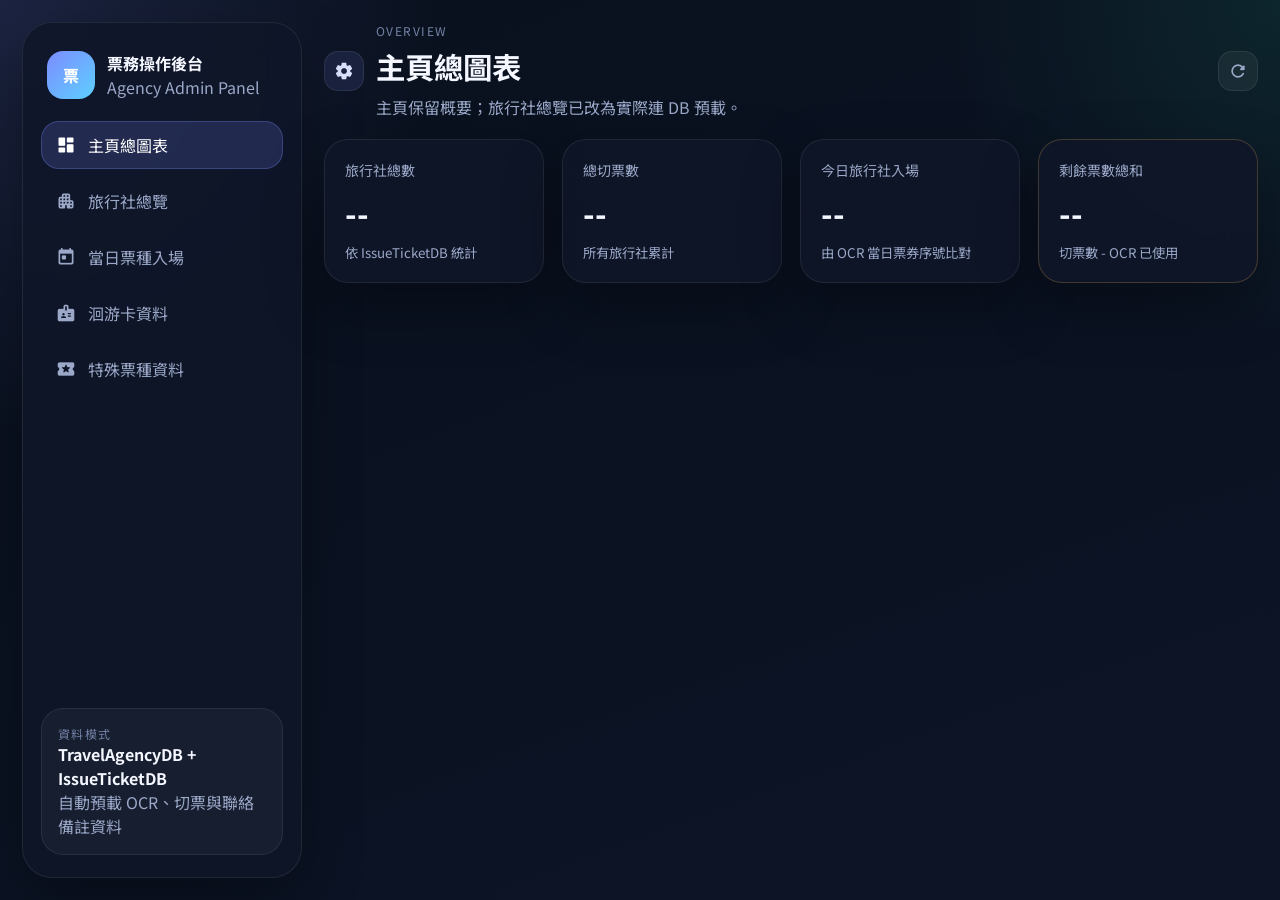
==== commit f93efde9: "Update stylesheet and script references in Web.html" ====
--- a/Web.html
+++ b/Web.html
@@ -8,7 +8,7 @@
   <link rel="preconnect" href="https://fonts.googleapis.com">
   <link rel="preconnect" href="https://fonts.gstatic.com" crossorigin>
   <link href="https://fonts.googleapis.com/css2?family=Noto+Sans+TC:wght@400;500;700;800&family=Material+Icons+Round&display=swap" rel="stylesheet">
-  <link rel="stylesheet" href="./004.css" />
+  <link rel="stylesheet" href="./Web.css" />
 </head>
 <body>
   <div class="admin-shell">
@@ -304,6 +304,6 @@
     </tr>
   </template>
 
-  <script src="./004.js"></script>
+  <script src="./Web.js"></script>
 </body>
 </html>
--- a/Web.css
+++ b/Web.css
@@ -0,0 +1,817 @@
+:root {
+  --bg: #09101d;
+  --bg-2: #0c1426;
+  --panel: rgba(15, 22, 40, 0.88);
+  --panel-soft: rgba(255,255,255,.04);
+  --line: rgba(255,255,255,.08);
+  --line-strong: rgba(255,255,255,.14);
+  --text: #f4f7ff;
+  --text-soft: #9ba8c8;
+  --text-dim: #7382a6;
+  --primary: #7c8cff;
+  --primary-2: #5dd0ff;
+  --ok: #27d499;
+  --warn: #ffbe5c;
+  --danger: #ff6d8a;
+  --radius: 24px;
+  --radius-sm: 16px;
+  --shadow: 0 24px 60px rgba(0,0,0,.32);
+}
+
+* { box-sizing: border-box; }
+html, body {
+  margin: 0;
+  min-height: 100%;
+  background:
+    radial-gradient(circle at top left, rgba(124,140,255,.16), transparent 28%),
+    radial-gradient(circle at top right, rgba(39,212,153,.1), transparent 22%),
+    linear-gradient(160deg, var(--bg), var(--bg-2));
+  color: var(--text);
+  font-family: "Noto Sans TC", sans-serif;
+}
+
+a, button { color: inherit; }
+button, input, select { font: inherit; }
+button {
+  border: 0;
+  background: none;
+  cursor: pointer;
+}
+input[type="text"] {
+  width: 100%;
+  border: 1px solid var(--line);
+  background: rgba(255,255,255,.04);
+  color: var(--text);
+  border-radius: 16px;
+  padding: 14px 16px;
+  outline: none;
+}
+input::placeholder { color: var(--text-dim); }
+input:focus {
+  border-color: rgba(124,140,255,.46);
+  box-shadow: 0 0 0 4px rgba(124,140,255,.12);
+}
+
+.glass {
+  background: var(--panel);
+  border: 1px solid var(--line);
+  box-shadow: var(--shadow);
+  backdrop-filter: blur(18px);
+}
+.glass-soft {
+  background: var(--panel-soft);
+  border: 1px solid var(--line);
+}
+
+.admin-shell {
+  min-height: 100vh;
+  display: grid;
+  grid-template-columns: 280px 1fr;
+  gap: 22px;
+  padding: 22px;
+}
+
+.sidebar {
+  border-radius: 30px;
+  padding: 22px 18px;
+  display: flex;
+  flex-direction: column;
+  gap: 18px;
+}
+.sidebar-top {
+  display: flex;
+  align-items: center;
+  gap: 12px;
+  padding: 6px 6px 4px;
+}
+.brand-mark {
+  width: 48px;
+  height: 48px;
+  border-radius: 16px;
+  display: grid;
+  place-items: center;
+  font-weight: 800;
+  color: #fff;
+  background: linear-gradient(135deg, var(--primary), var(--primary-2));
+}
+.brand-copy strong,
+.sidebar-foot strong { display: block; }
+.brand-copy span,
+.sidebar-foot span,
+.page-head p,
+.panel-sub,
+.metric-card small,
+.mini-meta,
+.special-meta { color: var(--text-soft); }
+
+.sidebar-nav,
+.mobile-nav {
+  display: grid;
+  gap: 8px;
+}
+.nav-item {
+  width: 100%;
+  border-radius: 18px;
+  display: flex;
+  align-items: center;
+  gap: 12px;
+  min-height: 48px;
+  padding: 0 14px;
+  color: var(--text-soft);
+  border: 1px solid transparent;
+  transition: .16s ease;
+}
+.nav-item:hover {
+  background: rgba(255,255,255,.05);
+  color: var(--text);
+  border-color: var(--line);
+}
+.nav-item.active {
+  background: rgba(124,140,255,.18);
+  color: #fff;
+  border-color: rgba(124,140,255,.28);
+}
+.nav-item .material-icons-round {
+  font-size: 20px;
+  flex: 0 0 auto;
+}
+.sidebar-foot {
+  margin-top: auto;
+  border-radius: 22px;
+  padding: 16px;
+}
+
+.main-shell {
+  min-width: 0;
+  display: flex;
+  flex-direction: column;
+  gap: 18px;
+}
+.mobile-nav {
+  display: none;
+  grid-template-columns: repeat(5, 1fr);
+  padding: 8px;
+  border-radius: 22px;
+}
+.mobile-nav .nav-item {
+  justify-content: center;
+  padding: 0;
+  min-height: 44px;
+}
+.mobile-nav .nav-item span:last-child { display: none; }
+
+.page-view {
+  display: none;
+  gap: 18px;
+}
+.page-view.active {
+  display: grid;
+  align-content: start;
+}
+
+/* =========================================
+   全局鎖定：當設定啟用時，隱藏所有分頁的內容板塊
+========================================= */
+body.settings-locked .page-view > *:not(.page-head):not(.page-settings-panel) {
+  display: none !important;
+}
+
+/* 全局鎖定：齒輪按鈕保持高亮提示 */
+body.settings-locked .setting-trigger {
+  background: linear-gradient(135deg, var(--primary), var(--primary-2));
+  color: white;
+  border-color: transparent;
+  box-shadow: 0 4px 12px rgba(124,140,255,.25);
+}
+/* ========================================= */
+
+.page-head,
+.page-head-left,
+.page-actions,
+.panel-head,
+.segment-wrap,
+.ticket-work-top,
+.card-actions-row,
+.special-top,
+.toolbar,
+.toolbar-left,
+.toolbar-right,
+.check-wrap {
+  display: flex;
+  align-items: center;
+  gap: 12px;
+}
+.page-head {
+  justify-content: space-between;
+}
+.page-head-left {
+  min-width: 0;
+}
+.page-head h1 {
+  margin: 6px 0 8px;
+  font-size: clamp(1.7rem, 2.3vw, 2.3rem);
+}
+.page-head p {
+  margin: 0;
+  line-height: 1.6;
+}
+.eyebrow,
+.small-label {
+  font-size: 12px;
+  letter-spacing: .12em;
+  text-transform: uppercase;
+  color: var(--text-dim);
+}
+
+.page-actions {
+  flex-wrap: wrap;
+  justify-content: flex-end;
+}
+.icon-btn {
+  width: 40px;
+  height: 40px;
+  border-radius: 14px;
+  display: inline-flex;
+  align-items: center;
+  justify-content: center;
+  background: rgba(255,255,255,.05);
+  border: 1px solid var(--line);
+  color: var(--text-soft);
+  transition: .16s ease;
+}
+.icon-btn:hover {
+  transform: translateY(-1px);
+  color: #fff;
+  border-color: var(--line-strong);
+  background: rgba(255,255,255,.08);
+}
+.icon-btn.primary {
+  background: linear-gradient(135deg, var(--primary), var(--primary-2));
+  color: white;
+  border-color: transparent;
+}
+.icon-btn.subtle {
+  background: rgba(124,140,255,.12);
+  color: #dbe1ff;
+}
+.icon-btn .material-icons-round { font-size: 20px; }
+
+/* =========================================
+   設定面板 (Settings Panel) 樣式
+========================================= */
+.page-settings-panel {
+  display: none; /* 預設隱藏 */
+  grid-template-columns: 180px 1fr;
+  gap: 24px;
+  padding: 24px;
+  border-radius: 24px;
+  animation: slideDown 0.3s cubic-bezier(0.16, 1, 0.3, 1) forwards;
+}
+
+/* 全局鎖定時，啟用該面板顯示 */
+body.settings-locked .page-settings-panel {
+  display: grid;
+}
+
+@keyframes slideDown {
+  from { opacity: 0; transform: translateY(-10px); }
+  to { opacity: 1; transform: translateY(0); }
+}
+
+.settings-sidebar {
+  display: flex;
+  flex-direction: column;
+  gap: 8px;
+  border-right: 1px solid var(--line);
+  padding-right: 24px;
+}
+.settings-tab {
+  text-align: left;
+  padding: 12px 16px;
+  border-radius: 14px;
+  color: var(--text-soft);
+  transition: 0.2s ease;
+  font-weight: 500;
+}
+.settings-tab:hover {
+  background: rgba(255,255,255,.05);
+  color: var(--text);
+}
+.settings-tab.active {
+  background: rgba(124,140,255,.18);
+  color: #fff;
+  border-color: rgba(124,140,255,.28);
+}
+
+.settings-body {
+  min-width: 0;
+}
+.setting-section {
+  display: none;
+  flex-direction: column;
+  gap: 16px;
+  animation: fadeIn 0.2s ease forwards;
+}
+.setting-section.active {
+  display: flex;
+}
+@keyframes fadeIn {
+  from { opacity: 0; }
+  to { opacity: 1; }
+}
+.setting-section h3 {
+  margin: 0 0 4px 0;
+  font-size: 16px;
+  color: var(--text);
+}
+.setting-row {
+  display: flex;
+  align-items: center;
+  justify-content: space-between;
+  padding: 14px 18px;
+  background: rgba(255,255,255,.02);
+  border: 1px solid var(--line);
+  border-radius: 16px;
+}
+
+/* 現代化開關元件 (Toggle Switch) */
+.toggle-switch {
+  position: relative;
+  display: inline-block;
+  width: 48px;
+  height: 26px;
+  flex: 0 0 auto;
+}
+.toggle-switch input { opacity: 0; width: 0; height: 0; }
+.toggle-switch .slider {
+  position: absolute;
+  cursor: pointer;
+  top: 0; left: 0; right: 0; bottom: 0;
+  background-color: rgba(255,255,255,.1);
+  border-radius: 26px;
+  transition: .3s ease;
+  border: 1px solid var(--line);
+}
+.toggle-switch .slider:before {
+  position: absolute;
+  content: "";
+  height: 18px; width: 18px;
+  left: 3px; bottom: 3px;
+  background-color: var(--text-soft);
+  border-radius: 50%;
+  transition: .3s cubic-bezier(0.175, 0.885, 0.32, 1.275);
+}
+.toggle-switch input:checked + .slider {
+  background-color: var(--primary);
+  border-color: var(--primary);
+}
+.toggle-switch input:checked + .slider:before {
+  transform: translateX(22px);
+  background-color: #fff;
+}
+
+/* Glass Select 下拉選單 */
+.glass-select {
+  background: rgba(255,255,255,.06);
+  border: 1px solid var(--line);
+  color: var(--text);
+  padding: 8px 14px;
+  border-radius: 12px;
+  outline: none;
+  cursor: pointer;
+  transition: .2s;
+}
+.glass-select:focus {
+  border-color: rgba(124,140,255,.46);
+}
+.glass-select option {
+  background: var(--bg-2);
+  color: var(--text);
+}
+/* ========================================= */
+
+.stats-grid,
+.content-grid,
+.ticket-card-grid,
+.special-grid,
+.quick-grid {
+  display: grid;
+  gap: 18px;
+}
+.stats-grid.four { grid-template-columns: repeat(4, minmax(0, 1fr)); }
+.stats-grid.three { grid-template-columns: repeat(3, minmax(0, 1fr)); }
+.content-grid.two-one { grid-template-columns: 2fr 1fr; }
+.content-grid.one-two { grid-template-columns: 1.2fr .8fr; }
+.ticket-card-grid { grid-template-columns: repeat(4, minmax(0, 1fr)); }
+.special-grid { grid-template-columns: repeat(3, minmax(0, 1fr)); }
+.quick-grid { grid-template-columns: repeat(2, minmax(0, 1fr)); }
+
+.metric-card,
+.panel,
+.ticket-work-card,
+.special-card {
+  border-radius: 24px;
+  padding: 20px;
+}
+.metric-card span {
+  display: block;
+  font-size: 14px;
+  color: var(--text-soft);
+}
+.metric-card strong,
+.ticket-numbers strong {
+  display: block;
+  margin-top: 10px;
+  font-size: clamp(1.8rem, 2.4vw, 2.4rem);
+  font-weight: 800;
+}
+.metric-card small {
+  display: block;
+  margin-top: 8px;
+}
+.accent-warn { border-color: rgba(255,190,92,.22); }
+.danger-border { border-color: rgba(255,109,138,.28); }
+
+.panel-head {
+  justify-content: space-between;
+  margin-bottom: 18px;
+}
+.panel-title {
+  font-size: 18px;
+  font-weight: 700;
+}
+.panel-sub { margin-top: 4px; }
+
+.chip {
+  min-height: 34px;
+  padding: 0 12px;
+  border-radius: 999px;
+  border: 1px solid var(--line);
+  background: rgba(255,255,255,.04);
+  color: var(--text-soft);
+  font-size: 13px;
+}
+.chip.active {
+  background: rgba(124,140,255,.16);
+  color: #fff;
+  border-color: rgba(124,140,255,.28);
+}
+
+.fake-chart.bars-chart {
+  min-height: 290px;
+  display: grid;
+  grid-template-columns: repeat(7, 1fr);
+  align-items: end;
+  gap: 14px;
+  padding-top: 18px;
+}
+.bar-col {
+  min-width: 0;
+  display: flex;
+  flex-direction: column-reverse;
+  align-items: center;
+  gap: 10px;
+}
+.bar-col span {
+  font-size: 12px;
+  color: var(--text-dim);
+}
+.bar-col i {
+  display: block;
+  width: 100%;
+  min-width: 24px;
+  border-radius: 16px 16px 10px 10px;
+  background: linear-gradient(180deg, rgba(124,140,255,.95), rgba(93,208,255,.6));
+}
+.bar-col.active i { box-shadow: 0 0 0 2px rgba(124,140,255,.22); }
+
+.donut-mock {
+  width: 230px;
+  height: 230px;
+  margin: 8px auto 16px;
+  border-radius: 50%;
+  position: relative;
+  background: conic-gradient(var(--primary) 0 42%, #59c9ff 42% 65%, var(--ok) 65% 83%, var(--warn) 83% 92%, var(--danger) 92% 100%);
+}
+.donut-mock::after {
+  content: "";
+  position: absolute;
+  inset: 28px;
+  border-radius: 50%;
+  background: rgba(9,16,29,.96);
+  border: 1px solid var(--line);
+}
+.donut-center {
+  position: absolute;
+  inset: 0;
+  display: grid;
+  place-items: center;
+  text-align: center;
+  z-index: 1;
+}
+.donut-center strong { font-size: 34px; }
+.donut-center span { color: var(--text-soft); font-size: 14px; }
+.legend-list { display: grid; gap: 10px; }
+.legend-list div {
+  display: flex;
+  align-items: center;
+  gap: 10px;
+  color: var(--text-soft);
+}
+.legend-list b {
+  width: 10px;
+  height: 10px;
+  border-radius: 50%;
+  background: var(--primary);
+}
+.legend-list div:nth-child(2) b { background: #59c9ff; }
+.legend-list div:nth-child(3) b { background: var(--ok); }
+.legend-list div:nth-child(4) b { background: var(--warn); }
+.legend-list div:nth-child(5) b { background: var(--danger); }
+
+.notice-list { display: grid; gap: 12px; }
+.notice-row {
+  display: flex;
+  flex-direction: column;
+  gap: 4px;
+  padding: 14px 16px;
+  border-radius: 16px;
+  background: rgba(255,255,255,.04);
+  border: 1px solid var(--line);
+}
+.notice-row strong { font-size: 14px; }
+.notice-row span { color: var(--text-soft); font-size: 14px; }
+.notice-row.ok { border-color: rgba(39,212,153,.28); }
+.notice-row.warn { border-color: rgba(255,190,92,.28); }
+.notice-row.danger { border-color: rgba(255,109,138,.28); }
+
+.quick-card {
+  text-align: left;
+  border-radius: 20px;
+  padding: 18px;
+  background: rgba(255,255,255,.04);
+  border: 1px solid var(--line);
+  transition: .16s ease;
+}
+.quick-card:hover {
+  transform: translateY(-1px);
+  background: rgba(124,140,255,.09);
+  border-color: rgba(124,140,255,.22);
+}
+.quick-card strong,
+.quick-card span { display: block; }
+.quick-card span { margin-top: 8px; color: var(--text-soft); line-height: 1.5; }
+
+.toolbar {
+  justify-content: space-between;
+  flex-wrap: wrap;
+  padding: 14px;
+  border-radius: 22px;
+}
+.toolbar-left { flex: 1 1 320px; }
+.toolbar-right { flex-wrap: wrap; justify-content: flex-end; }
+
+.table-panel { overflow: hidden; }
+.table-wrap {
+  overflow: auto;
+  border-radius: 18px;
+  border: 1px solid var(--line);
+}
+.table-wrap table {
+  width: 100%;
+  min-width: 900px;
+  border-collapse: collapse;
+  background: rgba(255,255,255,.02);
+}
+.table-wrap th,
+.table-wrap td {
+  padding: 14px 16px;
+  text-align: left;
+  border-bottom: 1px solid var(--line);
+  font-size: 14px;
+}
+.table-wrap thead th {
+  font-size: 12px;
+  letter-spacing: .08em;
+  text-transform: uppercase;
+  color: var(--text-dim);
+  background: rgba(255,255,255,.03);
+}
+.table-wrap tbody tr:hover { background: rgba(255,255,255,.03); }
+
+.tag {
+  display: inline-flex;
+  align-items: center;
+  min-height: 26px;
+  padding: 0 10px;
+  border-radius: 999px;
+  font-size: 12px;
+  border: 1px solid transparent;
+}
+.tag.ok { color: var(--ok); background: rgba(39,212,153,.12); border-color: rgba(39,212,153,.2); }
+.tag.warn { color: var(--warn); background: rgba(255,190,92,.12); border-color: rgba(255,190,92,.2); }
+.tag.danger { color: var(--danger); background: rgba(255,109,138,.12); border-color: rgba(255,109,138,.22); }
+
+.ticket-work-card,
+.special-card {
+  display: grid;
+  gap: 14px;
+}
+.ticket-work-top,
+.special-top { justify-content: space-between; }
+.check-wrap {
+  gap: 10px;
+  color: var(--text);
+  font-weight: 700;
+}
+.check-wrap input {
+  width: 18px;
+  height: 18px;
+  accent-color: var(--primary);
+}
+.ticket-numbers span { color: var(--text-soft); }
+.card-actions-row { justify-content: flex-end; }
+
+@media (max-width: 1200px) {
+  .stats-grid.four,
+  .ticket-card-grid,
+  .special-grid { grid-template-columns: repeat(2, minmax(0,1fr)); }
+  .content-grid.two-one,
+  .content-grid.one-two { grid-template-columns: 1fr; }
+}
+
+@media (max-width: 900px) {
+  .admin-shell {
+    grid-template-columns: 1fr;
+    padding: 14px;
+  }
+  .sidebar { display: none; }
+  .mobile-nav { display: grid; }
+  .page-head,
+  .page-head-left { align-items: flex-start; }
+  .page-head {
+    flex-direction: column;
+  }
+  .page-actions {
+    width: 100%;
+    justify-content: flex-start;
+  }
+}
+
+@media (max-width: 720px) {
+  .stats-grid.four,
+  .stats-grid.three,
+  .ticket-card-grid,
+  .special-grid,
+  .quick-grid { grid-template-columns: 1fr; }
+  .page-head h1 { font-size: 1.45rem; }
+  .panel, .metric-card, .ticket-work-card, .special-card { padding: 16px; }
+  .donut-mock { width: 200px; height: 200px; }
+  
+  /* RWD for Settings Panel */
+  .page-settings-panel {
+    grid-template-columns: 1fr;
+    gap: 16px;
+    padding: 16px;
+  }
+  .settings-sidebar {
+    border-right: none;
+    border-bottom: 1px solid var(--line);
+    padding-right: 0;
+    padding-bottom: 16px;
+    flex-direction: row;
+    overflow-x: auto;
+  }
+  .settings-tab { white-space: nowrap; }
+}
+
+
+.setting-field-grid, .detail-form-grid, .agency-detail-grid {
+  display: grid;
+  gap: 14px;
+}
+.setting-field-grid { grid-template-columns: repeat(2, minmax(0, 1fr)); }
+.detail-form-grid.two-col { grid-template-columns: repeat(2, minmax(0, 1fr)); }
+.detail-form-grid.three-col { grid-template-columns: repeat(3, minmax(0, 1fr)); }
+.setting-field {
+  display: flex;
+  flex-direction: column;
+  gap: 8px;
+}
+.setting-field span {
+  color: var(--text-soft);
+  font-size: 13px;
+}
+.setting-field.full-span { grid-column: 1 / -1; }
+.setting-inline-actions {
+  display: flex;
+  gap: 12px;
+  flex-wrap: wrap;
+  margin-top: 6px;
+}
+.wide-btn {
+  width: auto;
+  min-height: 42px;
+  padding: 0 16px;
+  gap: 8px;
+}
+.wide-btn span:last-child {
+  font-size: 13px;
+}
+.inline-status, .hint-text {
+  color: var(--text-soft);
+  font-size: 13px;
+  line-height: 1.6;
+}
+.empty-cell {
+  text-align: center !important;
+  color: var(--text-soft);
+}
+.action-toggle-btn {
+  min-height: 34px;
+  padding: 0 12px;
+  border-radius: 999px;
+  border: 1px solid var(--line);
+  background: rgba(124,140,255,.10);
+  color: #e5e9ff;
+  font-size: 12px;
+}
+.agency-detail-row td {
+  padding: 0 !important;
+  background: rgba(255,255,255,.015);
+}
+.agency-detail-panel {
+  border-top: 1px solid var(--line);
+  padding: 18px;
+  display: grid;
+  gap: 16px;
+}
+.agency-detail-grid {
+  grid-template-columns: repeat(2, minmax(0, 1fr));
+}
+.detail-card {
+  border: 1px solid var(--line);
+  border-radius: 18px;
+  padding: 16px;
+  background: rgba(255,255,255,.03);
+  display: grid;
+  gap: 12px;
+}
+.detail-title {
+  font-weight: 700;
+  font-size: 15px;
+}
+.contact-editor-card {
+  grid-column: 1 / -1;
+}
+.mini-kv-list {
+  display: grid;
+  gap: 10px;
+}
+.mini-kv-item {
+  display: grid;
+  grid-template-columns: 110px 1fr;
+  gap: 12px;
+  padding: 10px 12px;
+  border-radius: 12px;
+  border: 1px solid var(--line);
+  background: rgba(255,255,255,.025);
+}
+.mini-kv-item strong {
+  color: var(--text-soft);
+  font-size: 12px;
+}
+.mini-kv-item span {
+  font-size: 13px;
+  word-break: break-all;
+}
+.toast {
+  position: fixed;
+  right: 22px;
+  bottom: 22px;
+  min-width: 220px;
+  max-width: 420px;
+  padding: 14px 16px;
+  border-radius: 16px;
+  background: rgba(15,22,40,.96);
+  color: #fff;
+  border: 1px solid var(--line-strong);
+  box-shadow: var(--shadow);
+  opacity: 0;
+  pointer-events: none;
+  transform: translateY(10px);
+  transition: .18s ease;
+  z-index: 99;
+}
+.toast.show {
+  opacity: 1;
+  transform: translateY(0);
+}
+@media (max-width: 900px) {
+  .setting-field-grid,
+  .detail-form-grid.two-col,
+  .detail-form-grid.three-col,
+  .agency-detail-grid {
+    grid-template-columns: 1fr;
+  }
+}
